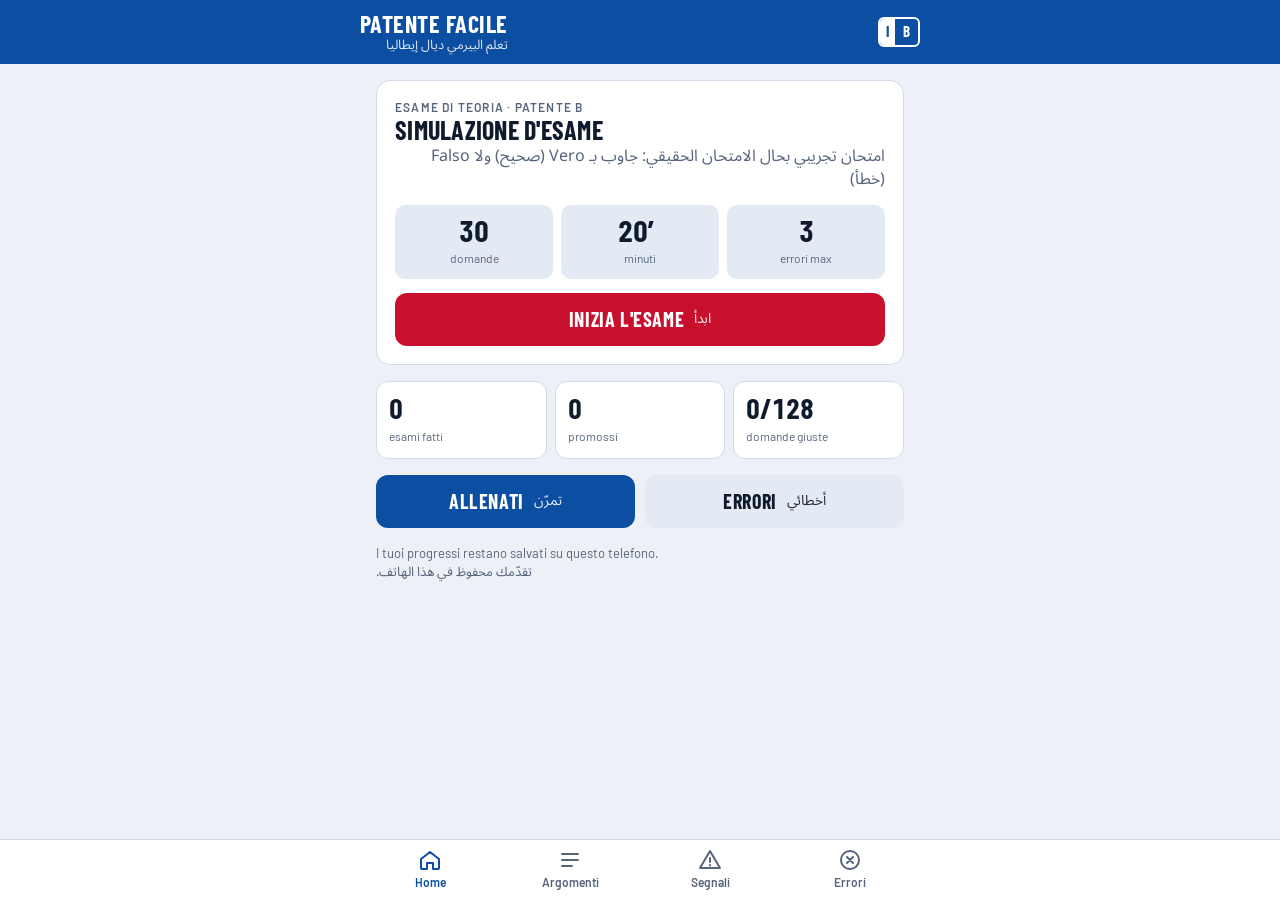
==== patente/index.html @ a5acdef8 "Add Patente Facile: Italian driving theory quiz app Co-Authored-By: Claude Opus 5.5 <noreply@anthrop" ====
<!doctype html>
<html lang="it">
<head>
<meta charset="utf-8">
<meta name="viewport" content="width=device-width, initial-scale=1, viewport-fit=cover">
<meta name="theme-color" content="#0B4EA2">
<link rel="manifest" href="manifest.json">
<style>:root{padding-top:env(safe-area-inset-top,0px);padding-bottom:env(safe-area-inset-bottom,0px)}body{margin:0}[hidden]{display:none!important}</style>
</head>
<body>
<title>Patente Facile</title>
<meta name="claude:viewport-fit-sides" content="cover">
<link rel="preconnect" href="https://fonts.googleapis.com">
<link rel="stylesheet" href="https://fonts.googleapis.com/css2?family=Barlow+Condensed:wght@600;700&family=Barlow:wght@400;500;600&family=Noto+Sans+Arabic:wght@400;600&display=swap">
<style>
/* Layout: one phone-width column, sticky road-sign blue header, fixed bottom tab bar. */
:root {
  --bg: #EDF1F7; --surface: #FFFFFF; --ink: #0F1B2D; --muted: #56647C;
  --line: #D3DBE7; --blue: #0B4EA2; --blue-ink: #FFFFFF; --red: #C8102E;
  --ok: #1E7A4C; --ok-soft: #E2F3EA; --bad-soft: #FBE5E8; --chip: #E3EAF4;
  --f-display: "Barlow Condensed", "Arial Narrow", system-ui, sans-serif;
  --f-body: "Barlow", system-ui, -apple-system, "Segoe UI", sans-serif;
  --f-ar: "Noto Sans Arabic", "Segoe UI", Tahoma, sans-serif;
}
@media (prefers-color-scheme: dark) { :root:not([data-theme="light"]) {
  --bg: #0A111D; --surface: #131C2C; --ink: #E5EBF4; --muted: #8E9BB2;
  --line: #243149; --blue: #2F6FD0; --blue-ink: #FFFFFF; --red: #F05A6E;
  --ok: #3DBE7E; --ok-soft: #123224; --bad-soft: #3A1820; --chip: #1C2840; color-scheme: dark } }
:root[data-theme="dark"] {
  --bg: #0A111D; --surface: #131C2C; --ink: #E5EBF4; --muted: #8E9BB2;
  --line: #243149; --blue: #2F6FD0; --blue-ink: #FFFFFF; --red: #F05A6E;
  --ok: #3DBE7E; --ok-soft: #123224; --bad-soft: #3A1820; --chip: #1C2840; color-scheme: dark }

* { box-sizing: border-box }
html, body { height: 100% }
body { background: var(--bg); color: var(--ink); font-family: var(--f-body); font-size: 16px; line-height: 1.45; -webkit-tap-highlight-color: transparent }
body::before { content: ""; position: fixed; inset: 0 0 auto; height: env(safe-area-inset-top, 0px); z-index: 10; background: var(--blue) }
.ar { font-family: var(--f-ar); direction: rtl; text-align: right; unicode-bidi: isolate }
button { font: inherit; color: inherit; cursor: pointer; border: 0; background: none }
button:focus-visible, a:focus-visible { outline: 3px solid var(--blue); outline-offset: 2px }

header.top { position: sticky; top: env(safe-area-inset-top, 0px); z-index: 5; background: var(--blue); color: var(--blue-ink);
  padding-block: 12px; padding-left: max(16px, env(safe-area-inset-left, 0px)); padding-right: max(16px, env(safe-area-inset-right, 0px)) }
.top-in { max-width: 560px; margin: 0 auto; display: flex; align-items: center; gap: 12px }
.brand { font-family: var(--f-display); font-weight: 700; font-size: 24px; letter-spacing: .02em; text-transform: uppercase; line-height: 1 }
.brand small { display: block; font-family: var(--f-ar); font-weight: 400; font-size: 13px; text-transform: none; letter-spacing: 0; opacity: .85; margin-top: 3px }
.plate { margin-left: auto; display: flex; align-items: stretch; border: 2px solid #fff; border-radius: 6px; overflow: hidden; font-family: var(--f-display); font-weight: 700; font-size: 15px }
.plate span:first-child { background: #fff; color: var(--blue); padding: 2px 6px }
.plate span:last-child { padding: 2px 8px; font-variant-numeric: tabular-nums }

main { max-width: 560px; margin: 0 auto; padding-block: 16px 110px; padding-left: max(16px, env(safe-area-inset-left, 0px)); padding-right: max(16px, env(safe-area-inset-right, 0px));
  display: flex; flex-direction: column; gap: 16px }
h2 { font-family: var(--f-display); font-weight: 700; font-size: 26px; line-height: 1.1; margin: 0; text-wrap: balance; text-transform: uppercase; letter-spacing: .01em }
h3 { font-family: var(--f-display); font-weight: 600; font-size: 19px; margin: 0; letter-spacing: .02em; text-transform: uppercase }
.sub { color: var(--muted); margin: 0 }
.eyebrow { font-size: 12px; font-weight: 600; letter-spacing: .1em; text-transform: uppercase; color: var(--muted) }

/* Home */
.hero-card { background: var(--surface); border: 1px solid var(--line); border-radius: 14px; padding: 18px; display: grid; gap: 14px }
.rules { display: grid; grid-template-columns: repeat(3, 1fr); gap: 8px }
.rule { background: var(--chip); border-radius: 10px; padding: 10px 8px; text-align: center }
.rule b { display: block; font-family: var(--f-display); font-size: 30px; line-height: 1; font-variant-numeric: tabular-nums }
.rule span { font-size: 12px; color: var(--muted) }
.btn { display: flex; align-items: center; justify-content: center; gap: 10px; min-height: 52px; border-radius: 12px; padding: 12px 18px;
  font-family: var(--f-display); font-weight: 700; font-size: 20px; letter-spacing: .03em; text-transform: uppercase }
.btn-primary { background: var(--red); color: #fff }
.btn-blue { background: var(--blue); color: var(--blue-ink) }
.btn-ghost { background: var(--chip); color: var(--ink) }
.btn .ar { font-weight: 400; font-size: 14px; text-transform: none; letter-spacing: 0; opacity: .9 }
.btn:disabled { opacity: .45; cursor: default }
.stats { display: grid; grid-template-columns: repeat(3, 1fr); gap: 8px }
.stat { background: var(--surface); border: 1px solid var(--line); border-radius: 12px; padding: 12px }
.stat b { display: block; font-family: var(--f-display); font-size: 28px; line-height: 1.05; font-variant-numeric: tabular-nums }
.stat span { font-size: 12px; color: var(--muted) }
.history { display: flex; gap: 6px; flex-wrap: wrap }
.pill { font-size: 13px; font-weight: 600; padding: 3px 10px; border-radius: 99px; font-variant-numeric: tabular-nums }
.pill.ok { background: var(--ok-soft); color: var(--ok) } .pill.bad { background: var(--bad-soft); color: var(--red) }

/* Topic list */
.list { display: flex; flex-direction: column; background: var(--surface); border: 1px solid var(--line); border-radius: 14px; overflow: hidden }
.row { display: flex; align-items: center; gap: 12px; padding: 12px 14px; text-align: left; border-top: 1px solid var(--line); width: 100% }
.row:first-child { border-top: 0 }
.row:hover { background: var(--chip) }
.row .ic { width: 40px; height: 40px; flex: none }
.row .txt { flex: 1; min-width: 0; display: grid; gap: 1px }
.row .txt b { font-weight: 600 }
.row .txt .ar { font-size: 13px; color: var(--muted); text-align: left; direction: rtl }
.meter { width: 64px; flex: none; display: grid; gap: 4px; justify-items: end }
.meter i { display: block; width: 100%; height: 5px; border-radius: 3px; background: var(--chip); overflow: hidden }
.meter i::after { content: ""; display: block; height: 100%; width: var(--p, 0%); background: var(--ok) }
.meter small { font-size: 12px; color: var(--muted); font-variant-numeric: tabular-nums }

/* Quiz */
.qbar { display: flex; align-items: center; gap: 10px; flex-wrap: wrap }
.qbar .count { font-family: var(--f-display); font-weight: 700; font-size: 20px; font-variant-numeric: tabular-nums }
.timer { margin-left: auto; font-family: var(--f-display); font-weight: 700; font-size: 20px; font-variant-numeric: tabular-nums; padding: 2px 10px; border-radius: 8px; background: var(--chip) }
.timer.low { background: var(--red); color: #fff }
.grid30 { display: grid; grid-template-columns: repeat(10, 1fr); gap: 4px }
.grid30 button { aspect-ratio: 1; max-width: 100%; border-radius: 6px; background: var(--surface); border: 1px solid var(--line); font-size: 12px; font-weight: 600; font-variant-numeric: tabular-nums }
.grid30 button.done { background: var(--chip); border-color: var(--chip) }
.grid30 button.cur { border: 2px solid var(--blue); color: var(--blue) }
.qcard { background: var(--surface); border: 1px solid var(--line); border-radius: 14px; padding: 18px; display: grid; gap: 14px }
.qtopic { display: flex; align-items: center; gap: 8px; justify-content: space-between }
.sign-wrap { display: flex; justify-content: center; padding: 6px 0 }
.sign-wrap svg { width: 132px; height: 132px; max-width: 100% }
.qtext { font-size: 21px; font-weight: 500; line-height: 1.35; margin: 0 }
.qar { font-size: 16px; color: var(--muted); margin: 0; padding-top: 10px; border-top: 1px dashed var(--line) }
.toggle { font-size: 13px; font-weight: 600; padding: 4px 10px; border-radius: 99px; background: var(--chip) }
.toggle[aria-pressed="true"] { background: var(--blue); color: var(--blue-ink) }
.vf { display: grid; grid-template-columns: 1fr 1fr; gap: 10px }
.vf button { min-height: 64px; border-radius: 12px; border: 2px solid var(--line); background: var(--surface); display: grid; place-items: center; gap: 0; padding: 6px }
.vf button b { font-family: var(--f-display); font-size: 26px; letter-spacing: .04em; line-height: 1 }
.vf button span { font-family: var(--f-ar); font-size: 13px; color: var(--muted) }
.vf button.sel { border-color: var(--blue); background: var(--chip) }
.vf button.right { border-color: var(--ok); background: var(--ok-soft) }
.vf button.wrong { border-color: var(--red); background: var(--bad-soft) }
.vf button:disabled { cursor: default }
.feedback { border-radius: 12px; padding: 14px; display: grid; gap: 6px }
.feedback.ok { background: var(--ok-soft) } .feedback.bad { background: var(--bad-soft) }
.feedback .verdict { font-family: var(--f-display); font-weight: 700; font-size: 20px; text-transform: uppercase }
.feedback.ok .verdict { color: var(--ok) } .feedback.bad .verdict { color: var(--red) }
.nav2 { display: flex; gap: 10px } .nav2 .btn { flex: 1 }

/* Result */
.result { border-radius: 14px; padding: 22px 18px; text-align: center; display: grid; gap: 6px; color: #fff }
.result.pass { background: var(--ok) } .result.fail { background: var(--red) }
.result .big { font-family: var(--f-display); font-weight: 700; font-size: 44px; line-height: 1; letter-spacing: .04em }
.result .ar { text-align: center }
.review { display: grid; gap: 10px }
.rev { background: var(--surface); border: 1px solid var(--line); border-radius: 12px; padding: 14px; display: grid; gap: 6px }
.rev .ans { display: flex; gap: 8px; flex-wrap: wrap; font-size: 14px }
.rev .ar { font-size: 14px; color: var(--muted) }

/* Signs */
.signs { display: grid; grid-template-columns: repeat(2, minmax(0, 1fr)); gap: 10px }
.sg { background: var(--surface); border: 1px solid var(--line); border-radius: 12px; padding: 12px; display: grid; gap: 6px; align-content: start }
.sg svg { width: 76px; height: 76px; justify-self: center }
.sg b { font-weight: 600; font-size: 15px; line-height: 1.2 }
.sg .ar { font-size: 13px; color: var(--muted) }
.cat { display: inline-block; font-size: 11px; font-weight: 600; letter-spacing: .08em; text-transform: uppercase; color: var(--muted) }

.empty { background: var(--surface); border: 1px dashed var(--line); border-radius: 14px; padding: 24px 18px; text-align: center; display: grid; gap: 8px }

/* Tab bar */
nav.tabs { position: fixed; left: 0; right: 0; bottom: 0; z-index: 6; background: var(--surface); border-top: 1px solid var(--line);
  padding-bottom: env(safe-area-inset-bottom, 0px); padding-left: max(8px, env(safe-area-inset-left, 0px)); padding-right: max(8px, env(safe-area-inset-right, 0px)) }
.tabs-in { max-width: 560px; margin: 0 auto; display: grid; grid-template-columns: repeat(4, 1fr) }
.tabs a { display: grid; justify-items: center; gap: 2px; padding: 8px 4px 9px; color: var(--muted); text-decoration: none; font-size: 12px; font-weight: 600; position: relative }
.tabs a svg { width: 24px; height: 24px }
.tabs a[aria-current="page"] { color: var(--blue) }
.tabs a .badge { position: absolute; top: 4px; left: calc(50% + 6px); background: var(--red); color: #fff; font-size: 10px; border-radius: 99px; padding: 0 5px; line-height: 16px; font-variant-numeric: tabular-nums }
body.in-quiz nav.tabs { display: none }
body.in-quiz main { padding-bottom: 32px }

@media (prefers-reduced-motion: no-preference) {
  .qcard, .feedback { animation: rise .18s ease-out }
  @keyframes rise { from { transform: translateY(6px); opacity: .6 } to { transform: none; opacity: 1 } }
}
@media (max-width: 380px) { .qtext { font-size: 19px } .grid30 { gap: 3px } }
</style>

<header class="top"><div class="top-in">
  <div class="brand">Patente Facile<small class="ar">تعلم البيرمي ديال إيطاليا</small></div>
  <div class="plate" aria-label="Patente B"><span>I</span><span>B</span></div>
</div></header>

<main id="app" aria-live="polite"></main>

<nav class="tabs" aria-label="Sezioni"><div class="tabs-in">
  <a href="#home" data-v="home"><svg viewBox="0 0 24 24" fill="none" stroke="currentColor" stroke-width="2" stroke-linejoin="round"><path d="M3 11l9-7 9 7v9a1 1 0 0 1-1 1h-5v-6H9v6H4a1 1 0 0 1-1-1z"/></svg>Home</a>
  <a href="#argomenti" data-v="argomenti"><svg viewBox="0 0 24 24" fill="none" stroke="currentColor" stroke-width="2" stroke-linecap="round"><path d="M4 6h16M4 12h16M4 18h10"/></svg>Argomenti</a>
  <a href="#segnali" data-v="segnali"><svg viewBox="0 0 24 24" fill="none" stroke="currentColor" stroke-width="2" stroke-linejoin="round"><path d="M12 3l10 17H2z"/><path d="M12 10v4M12 17v.5" stroke-linecap="round"/></svg>Segnali</a>
  <a href="#errori" data-v="errori"><svg viewBox="0 0 24 24" fill="none" stroke="currentColor" stroke-width="2" stroke-linecap="round"><circle cx="12" cy="12" r="9"/><path d="M9 9l6 6M15 9l-6 6"/></svg>Errori<span class="badge" id="errBadge" hidden></span></a>
</div></nav>

<script>
/* ---------- Road signs (fixed real-world colors, same in both themes) ---------- */
const R = "#C8102E", B = "#0B4EA2", W = "#FFFFFF", K = "#111111", Y = "#F6C400";
const ring = inner => `<circle cx="50" cy="50" r="47" fill="${R}"/><circle cx="50" cy="50" r="36" fill="${inner}"/>`;
const tri = inner => `<path d="M50 5 L96 88 Q97 92 92 92 H8 Q3 92 4 88 Z" fill="${R}"/><path d="M50 22 L82 80 H18 Z" fill="${W}"/>${inner}`;
const car = (x, c) => `<g fill="${c}"><path d="M${x} 58 v-8 l5-9 h14 l5 9 v8 z"/><circle cx="${x+6}" cy="59" r="3.2"/><circle cx="${x+18}" cy="59" r="3.2"/></g>`;
const SIGNS = {
  stop: { n: "Fermarsi e dare precedenza (STOP)", ar: "قف وأعطِ الأولوية (STOP)", c: "Precedenza",
    svg: `<polygon points="30,2 70,2 98,30 98,70 70,98 30,98 2,70 2,30" fill="${W}"/><polygon points="31,6 69,6 94,31 94,69 69,94 31,94 6,69 6,31" fill="${R}"/><text x="50" y="60" text-anchor="middle" font-family="Arial,Helvetica,sans-serif" font-weight="700" font-size="27" fill="${W}">STOP</text>` },
  precedenza: { n: "Dare precedenza", ar: "أعطِ الأولوية", c: "Precedenza",
    svg: `<path d="M4 10 Q2 6 7 6 H93 Q98 6 96 10 L53 92 Q50 96 47 92 Z" fill="${R}"/><path d="M20 17 H80 L50 74 Z" fill="${W}"/>` },
  diritto: { n: "Diritto di precedenza", ar: "طريق ذات أولوية", c: "Precedenza",
    svg: `<rect x="18" y="18" width="64" height="64" rx="4" transform="rotate(45 50 50)" fill="${W}" stroke="${K}" stroke-width="2"/><rect x="31" y="31" width="38" height="38" transform="rotate(45 50 50)" fill="${Y}"/>` },
  sensovietato: { n: "Senso vietato", ar: "ممنوع الدخول (اتجاه ممنوع)", c: "Divieto",
    svg: `<circle cx="50" cy="50" r="47" fill="${R}"/><rect x="17" y="41" width="66" height="18" rx="2" fill="${W}"/>` },
  transito: { n: "Divieto di transito", ar: "ممنوع المرور في الاتجاهين", c: "Divieto", svg: ring(W) },
  limite50: { n: "Limite massimo di velocità 50 km/h", ar: "السرعة القصوى 50 كلم/س", c: "Divieto",
    svg: ring(W) + `<text x="50" y="63" text-anchor="middle" font-family="Arial,Helvetica,sans-serif" font-weight="700" font-size="38" fill="${K}">50</text>` },
  sorpasso: { n: "Divieto di sorpasso", ar: "ممنوع التجاوز", c: "Divieto", svg: ring(W) + car(23, R) + car(53, K) },
  sosta: { n: "Divieto di sosta", ar: "ممنوع الوقوف (الركن)", c: "Divieto",
    svg: ring(B) + `<line x1="25" y1="25" x2="75" y2="75" stroke="${R}" stroke-width="10"/>` },
  fermata: { n: "Divieto di fermata", ar: "ممنوع التوقف والوقوف", c: "Divieto",
    svg: ring(B) + `<g stroke="${R}" stroke-width="10"><line x1="25" y1="25" x2="75" y2="75"/><line x1="75" y1="25" x2="25" y2="75"/></g>` },
  pericolo: { n: "Altri pericoli", ar: "خطر عام (أخطار أخرى)", c: "Pericolo",
    svg: tri(`<rect x="46" y="38" width="8" height="24" rx="2" fill="${K}"/><circle cx="50" cy="70" r="4.5" fill="${K}"/>`) },
  curva: { n: "Curva pericolosa a destra", ar: "منعطف خطير إلى اليمين", c: "Pericolo",
    svg: tri(`<path d="M42 76 V58 Q42 46 54 44 L54 38 L64 47 L54 56 L54 50 Q48 51 48 58 V76 Z" fill="${K}"/>`) },
  rotatoria: { n: "Rotatoria", ar: "إلزامية الدوران في المدار", c: "Obbligo",
    svg: `<circle cx="50" cy="50" r="47" fill="${B}"/>` + [0, 120, 240].map(a =>
      `<g transform="rotate(${a} 50 50)"><path d="M33 34 A23 23 0 0 1 64 30" fill="none" stroke="${W}" stroke-width="7"/><path d="M60 20 L74 33 L56 38 Z" fill="${W}"/></g>`).join("") },
  sensounico: { n: "Senso unico parallelo", ar: "طريق ذات اتجاه واحد", c: "Indicazione",
    svg: `<rect x="2" y="26" width="96" height="48" rx="5" fill="${B}"/><path d="M14 44 H62 V34 L86 50 L62 66 V56 H14 Z" fill="${W}"/>` },
  parcheggio: { n: "Parcheggio", ar: "موقف السيارات", c: "Indicazione",
    svg: `<rect x="6" y="6" width="88" height="88" rx="10" fill="${B}"/><text x="50" y="76" text-anchor="middle" font-family="Arial,Helvetica,sans-serif" font-weight="700" font-size="68" fill="${W}">P</text>` }
};
const signSvg = (k, label) => `<svg viewBox="0 0 100 100" role="img" aria-label="${label || SIGNS[k].n}">${SIGNS[k].svg}</svg>`;

/* ---------- Topics ---------- */
const TOPICS = {
  seg: { n: "Segnali stradali", ar: "علامات الطريق", ic: "pericolo" },
  pre: { n: "Precedenza e semafori", ar: "الأولوية والإشارات الضوئية", ic: "precedenza" },
  vel: { n: "Velocità e distanza", ar: "السرعة ومسافة الأمان", ic: "limite50" },
  sor: { n: "Sorpasso", ar: "التجاوز", ic: "sorpasso" },
  sos: { n: "Fermata e sosta", ar: "التوقف والركن", ic: "sosta" },
  luc: { n: "Luci", ar: "الأضواء", ic: "curva" },
  aut: { n: "Autostrada", ar: "الطريق السيار", ic: "sensounico" },
  pat: { n: "Patente, punti e alcol", ar: "الرخصة، النقاط والكحول", ic: "stop" },
  sic: { n: "Sicurezza e cinture", ar: "السلامة وحزام الأمان", ic: "diritto" },
  inc: { n: "Incidenti e primo soccorso", ar: "الحوادث والإسعافات الأولية", ic: "fermata" },
  vei: { n: "Veicolo e documenti", ar: "السيارة والوثائق", ic: "parcheggio" }
};

/* ---------- Questions: [topic, sign|null, Italian statement, answer, Arabic translation, Arabic explanation] ---------- */
const RAW = [
["seg","stop","Il segnale raffigurato obbliga a fermarsi in ogni caso all'incrocio",1,"هذه العلامة تُلزم بالتوقف في جميع الحالات عند التقاطع","علامة STOP: التوقف الكامل إجباري دائماً، حتى لو كانت الطريق فارغة، ثم تعطي الأولوية."],
["seg","stop","Il segnale raffigurato consente di non fermarsi se la strada è libera",0,"هذه العلامة تسمح بعدم التوقف إذا كانت الطريق فارغة","خطأ: مع STOP يجب التوقف دائماً عند خط التوقف."],
["seg","stop","Il segnale raffigurato ha forma ottagonale",1,"هذه العلامة على شكل مثمّن (8 أضلاع)","صحيح: STOP هي العلامة الوحيدة ذات الشكل المثمّن."],
["seg","stop","Il segnale di STOP ha forma triangolare",0,"علامة STOP على شكل مثلث","خطأ: شكلها مثمّن. المثلث المقلوب هو علامة 'أعطِ الأولوية'."],
["seg","precedenza","Il segnale raffigurato obbliga a dare la precedenza ai veicoli provenienti sia da destra sia da sinistra",1,"هذه العلامة تُلزم بإعطاء الأولوية للسيارات القادمة من اليمين ومن اليسار","صحيح: 'Dare precedenza' تعني أن تترك المرور لكل من يأتي من الطريق الأخرى."],
["seg","precedenza","Il segnale raffigurato obbliga sempre a fermarsi",0,"هذه العلامة تُلزم بالتوقف دائماً","خطأ: تتوقف فقط إذا كانت هناك سيارات قادمة. التوقف الإجباري دائماً هو STOP."],
["seg","diritto","Il segnale raffigurato indica una strada con diritto di precedenza",1,"هذه العلامة تدل على طريق لها حق الأولوية","صحيح: المعيّن الأصفر يعني أن طريقك لها الأولوية عند التقاطعات."],
["seg","diritto","Il segnale raffigurato obbliga a dare la precedenza a destra",0,"هذه العلامة تُلزم بإعطاء الأولوية لليمين","خطأ: بالعكس، أنت على طريق ذات أولوية."],
["seg","sensovietato","Il segnale raffigurato vieta di entrare nella strada nel senso di marcia",1,"هذه العلامة تمنع الدخول إلى الطريق في هذا الاتجاه","صحيح: 'Senso vietato' = ممنوع الدخول، توجد عادة في مدخل طريق ذات اتجاه واحد."],
["seg","sensovietato","Il segnale raffigurato consente l'accesso ai soli residenti",0,"هذه العلامة تسمح بالدخول للسكان فقط","خطأ: الدخول ممنوع على جميع المركبات إلا إذا كانت هناك لوحة إضافية."],
["seg","transito","Il segnale raffigurato vieta il transito a tutti i veicoli in entrambi i sensi di marcia",1,"هذه العلامة تمنع مرور جميع المركبات في الاتجاهين","صحيح: الدائرة البيضاء بحافة حمراء = ممنوع المرور في الاتجاهين."],
["seg","limite50","Il segnale raffigurato indica che non si devono superare i 50 km/h",1,"هذه العلامة تعني أنه لا يجوز تجاوز 50 كلم في الساعة","صحيح: الرقم داخل دائرة حمراء هو السرعة القصوى."],
["seg","limite50","Il segnale raffigurato indica la velocità minima obbligatoria di 50 km/h",0,"هذه العلامة تدل على السرعة الدنيا الإجبارية 50 كلم/س","خطأ: الدائرة الحمراء = حد أقصى. السرعة الدنيا تكون في دائرة زرقاء."],
["seg","sorpasso","Il segnale raffigurato indica il divieto di sorpasso",1,"هذه العلامة تدل على منع التجاوز","صحيح: السيارة الحمراء على اليسار تعني ممنوع تجاوز السيارات."],
["seg","sorpasso","Il segnale raffigurato consente il sorpasso solo a destra",0,"هذه العلامة تسمح بالتجاوز من اليمين فقط","خطأ: التجاوز ممنوع، والتجاوز من اليمين ليس هو القاعدة."],
["seg","pericolo","Il segnale raffigurato indica un pericolo diverso da quelli indicati da altri segnali",1,"هذه العلامة تدل على خطر غير مذكور في علامات أخرى","صحيح: علامة '!' = أخطار أخرى، وغالباً تكون معها لوحة تشرح الخطر."],
["seg","pericolo","I segnali di pericolo hanno di norma forma circolare",0,"علامات الخطر عادةً دائرية الشكل","خطأ: علامات الخطر مثلثة بحافة حمراء. الدائرية هي علامات المنع والإلزام."],
["seg","pericolo","Fuori dai centri abitati i segnali di pericolo sono posti di norma 150 metri prima del pericolo",1,"خارج المدن تُوضع علامات الخطر عادة 150 متراً قبل الخطر","صحيح: 150 م خارج المدن، وأقل داخل المدن."],
["seg","curva","Il segnale raffigurato preannuncia una curva pericolosa a destra",1,"هذه العلامة تُنبّه إلى منعطف خطير نحو اليمين","صحيح."],
["seg","curva","In presenza del segnale raffigurato si deve moderare la velocità",1,"عند هذه العلامة يجب تخفيف السرعة","صحيح: قبل المنعطف خفّف السرعة ولا تتجاوز."],
["seg","sensounico","Il segnale raffigurato indica una strada a senso unico",1,"هذه العلامة تدل على طريق ذات اتجاه واحد","صحيح: كل السيارات تسير في اتجاه السهم."],
["seg","sensounico","Il segnale raffigurato obbliga a svoltare a destra",0,"هذه العلامة تُلزم بالانعطاف إلى اليمين","خطأ: هي علامة إرشاد مستطيلة (اتجاه واحد)، وليست علامة إلزام دائرية."],
["seg","parcheggio","Il segnale raffigurato indica un'area destinata al parcheggio",1,"هذه العلامة تدل على مكان مخصص لركن السيارات","صحيح."],
["seg","sosta","Il segnale raffigurato vieta la sosta ma consente la fermata",1,"هذه العلامة تمنع الركن لكن تسمح بالتوقف القصير","صحيح: خط واحد = ممنوع الركن، يمكنك التوقف لإنزال شخص."],
["seg","sosta","Il segnale raffigurato vieta anche la fermata",0,"هذه العلامة تمنع حتى التوقف القصير","خطأ: منع التوقف يكون بعلامة X (خطّين)."],
["seg","fermata","Il segnale raffigurato vieta sia la fermata sia la sosta",1,"هذه العلامة تمنع التوقف والركن معاً","صحيح: علامة X = ممنوع التوقف حتى لثوانٍ."],
["seg","rotatoria","Il segnale raffigurato obbliga a circolare nella rotatoria nel senso indicato dalle frecce",1,"هذه العلامة تُلزم بالدوران في المدار حسب اتجاه الأسهم","صحيح: العلامات الزرقاء الدائرية هي علامات إلزام."],
["pre",null,"In un incrocio senza segnali si deve dare la precedenza ai veicoli che provengono da destra",1,"في تقاطع بدون علامات يجب إعطاء الأولوية للسيارات القادمة من اليمين","صحيح: القاعدة العامة في إيطاليا هي الأولوية لليمين."],
["pre",null,"In un incrocio senza segnali ha la precedenza chi proviene da sinistra",0,"في تقاطع بدون علامات الأولوية لمن يأتي من اليسار","خطأ: الأولوية لمن يأتي من اليمين."],
["pre",null,"Chi esce da un passo carrabile deve dare la precedenza a chi circola sulla strada",1,"من يخرج من مدخل خاص (كراج) يجب أن يعطي الأولوية لمن يسير في الطريق","صحيح."],
["pre",null,"Bisogna lasciare libero il passaggio ai veicoli di soccorso con sirena e lampeggiante blu accesi",1,"يجب ترك الطريق لسيارات الإسعاف والشرطة عندما تشغّل الصفارة والضوء الأزرق","صحيح: لها الأولوية دائماً."],
["pre",null,"Con il semaforo giallo fisso si deve accelerare per passare prima del rosso",0,"مع الضوء الأصفر الثابت يجب الإسراع للمرور قبل الأحمر","خطأ: الأصفر يعني توقف، إلا إذا كنت قريباً جداً ولا تستطيع التوقف بأمان."],
["pre",null,"Con il semaforo rosso è vietato superare la linea di arresto",1,"مع الضوء الأحمر يُمنع تجاوز خط التوقف","صحيح."],
["pre",null,"Con il semaforo verde si può entrare nell'incrocio anche se è ingombro di veicoli",0,"مع الضوء الأخضر يمكن الدخول للتقاطع حتى لو كان مزدحماً","خطأ: لا تدخل إذا لم تستطع الخروج من التقاطع، حتى مع الأخضر."],
["pre",null,"Le segnalazioni degli agenti del traffico prevalgono su quelle dei semafori",1,"إشارات شرطي المرور لها الأسبقية على إشارات الضوء","صحيح: الترتيب: الشرطي ثم الضوء ثم العلامات."],
["pre",null,"Il vigile con le braccia tese orizzontalmente impone l'arresto a chi gli sta di fronte e di spalle",1,"الشرطي بذراعين ممدودتين أفقياً يوقف من هو أمامه ومن هو خلفه","صحيح: والمرور مسموح لمن يأتي من جانبيه."],
["pre",null,"Si deve dare la precedenza ai pedoni che attraversano sulle strisce pedonali",1,"يجب إعطاء الأولوية للراجلين الذين يعبرون في ممر الراجلين","صحيح."],
["pre","precedenza","Se all'ingresso della rotatoria c'è il segnale raffigurato, chi entra deve dare la precedenza a chi circola già nella rotatoria",1,"إذا كانت هذه العلامة عند مدخل المدار، فمن يدخل يعطي الأولوية لمن هو داخل المدار","صحيح."],
["vel",null,"Sulle autostrade il limite massimo per le autovetture è 130 km/h",1,"في الطريق السيار السرعة القصوى للسيارات 130 كلم/س","صحيح."],
["vel",null,"Sulle strade extraurbane secondarie il limite massimo per le autovetture è 90 km/h",1,"في الطرق الثانوية خارج المدن السرعة القصوى 90 كلم/س","صحيح."],
["vel",null,"Sulle strade extraurbane secondarie il limite massimo per le autovetture è 110 km/h",0,"في الطرق الثانوية خارج المدن السرعة القصوى 110 كلم/س","خطأ: هي 90 كلم/س. 110 للطرق الرئيسية خارج المدن."],
["vel",null,"Sulle strade extraurbane principali il limite massimo per le autovetture è 110 km/h",1,"في الطرق الرئيسية خارج المدن السرعة القصوى 110 كلم/س","صحيح."],
["vel",null,"Nei centri abitati il limite generale di velocità è 50 km/h",1,"داخل المدن الحد العام للسرعة هو 50 كلم/س","صحيح: يمكن أن يكون مختلفاً فقط إذا وُجدت علامة."],
["vel",null,"Nei centri abitati il limite generale di velocità è 70 km/h",0,"داخل المدن الحد العام للسرعة 70 كلم/س","خطأ: الحد العام 50 كلم/س."],
["vel",null,"In caso di pioggia il limite in autostrada per le autovetture scende a 110 km/h",1,"عند المطر تنخفض السرعة القصوى في الطريق السيار إلى 110 كلم/س","صحيح: وفي الطرق الرئيسية خارج المدن تنخفض إلى 90."],
["vel",null,"Nei primi tre anni di patente B non si possono superare i 100 km/h in autostrada",1,"في السنوات الثلاث الأولى من الرخصة لا يجوز تجاوز 100 كلم/س في الطريق السيار","صحيح: هذا للسائق الجديد (neopatentato)."],
["vel",null,"Nei primi tre anni di patente B si può circolare a 130 km/h in autostrada",0,"في السنوات الثلاث الأولى يمكن السير بـ130 كلم/س في الطريق السيار","خطأ: الحد للسائق الجديد 100 كلم/س."],
["vel",null,"Nei primi tre anni di patente B il limite sulle strade extraurbane principali è 90 km/h",1,"في السنوات الثلاث الأولى الحد في الطرق الرئيسية خارج المدن هو 90 كلم/س","صحيح."],
["vel",null,"Lo spazio di frenatura aumenta se la strada è bagnata",1,"مسافة الفرملة تزيد إذا كانت الطريق مبللة","صحيح: العجلات تمسك أقل في الطريق المبللة."],
["vel",null,"Con la pioggia lo spazio di frenatura diminuisce",0,"مع المطر تنقص مسافة الفرملة","خطأ: تزيد."],
["vel",null,"Se la velocità raddoppia, lo spazio di frenatura raddoppia soltanto",0,"إذا تضاعفت السرعة، تتضاعف مسافة الفرملة مرتين فقط","خطأ: تتضاعف تقريباً أربع مرات (مع مربع السرعة)."],
["vel",null,"La distanza di sicurezza deve aumentare quando la visibilità è scarsa",1,"يجب زيادة مسافة الأمان عندما تكون الرؤية ضعيفة","صحيح."],
["vel",null,"Il tempo di reazione aumenta se il conducente è stanco o ha bevuto alcolici",1,"وقت ردة الفعل يزيد إذا كان السائق متعباً أو شرب الكحول","صحيح."],
["vel",null,"Con la nebbia fitta bisogna ridurre la velocità e aumentare la distanza di sicurezza",1,"مع الضباب الكثيف يجب تخفيف السرعة وزيادة مسافة الأمان","صحيح."],
["vel",null,"Lo spazio di arresto è la somma dello spazio percorso durante il tempo di reazione e dello spazio di frenatura",1,"مسافة التوقف = المسافة خلال وقت ردة الفعل + مسافة الفرملة","صحيح."],
["sor",null,"Di norma il sorpasso si effettua a sinistra",1,"عادةً يتم التجاوز من اليسار","صحيح."],
["sor",null,"È vietato sorpassare in prossimità delle curve e dei dossi con scarsa visibilità",1,"يُمنع التجاوز قرب المنعطفات والمرتفعات حيث الرؤية ضعيفة","صحيح."],
["sor",null,"È consentito sorpassare a destra un veicolo che ha segnalato di voler svoltare a sinistra e si è spostato verso il centro della strada",1,"يُسمح بتجاوز سيارة من اليمين إذا أشارت أنها ستنعطف يساراً وتحركت نحو وسط الطريق","صحيح: هذه من الحالات القليلة للتجاوز من اليمين."],
["sor",null,"In autostrada il sorpasso a destra è sempre consentito",0,"في الطريق السيار التجاوز من اليمين مسموح دائماً","خطأ: التجاوز يكون من اليسار."],
["sor",null,"È vietato sorpassare un veicolo che si è fermato per far attraversare i pedoni",1,"يُمنع تجاوز سيارة توقفت لترك الراجلين يعبرون","صحيح: قد يكون هناك راجل أمامها لا تراه."],
["sor",null,"Durante il sorpasso è consentito superare il limite di velocità",0,"أثناء التجاوز يُسمح بتجاوز حد السرعة","خطأ: حد السرعة يبقى دائماً."],
["sor",null,"La striscia longitudinale continua può essere oltrepassata per sorpassare",0,"يمكن تجاوز الخط المتصل من أجل التجاوز","خطأ: الخط المتصل لا يُقطع أبداً."],
["sor",null,"Prima di sorpassare bisogna controllare che nessuno ci stia già sorpassando",1,"قبل التجاوز يجب التأكد أن لا أحد يتجاوزنا","صحيح: انظر في المرآة وشغّل الإشارة."],
["sor",null,"È vietato sorpassare in prossimità di un passaggio a livello senza barriere",1,"يُمنع التجاوز قرب ممر السكة الحديدية بدون حواجز","صحيح."],
["sor",null,"Si può sorpassare in un incrocio senza visibilità se si va piano",0,"يمكن التجاوز في تقاطع بدون رؤية إذا كنت تسير ببطء","خطأ: ممنوع التجاوز في التقاطعات (إلا في حالات خاصة)."],
["sos",null,"Durante la sosta il conducente può allontanarsi dal veicolo",1,"أثناء الركن (sosta) يمكن للسائق أن يبتعد عن السيارة","صحيح: هذا هو الفرق بين sosta و fermata."],
["sos",null,"La fermata è una breve sospensione della marcia per far salire o scendere persone",1,"التوقف (fermata) هو توقف قصير لصعود أو نزول الأشخاص","صحيح: السائق يبقى قريباً ومستعداً للانطلاق."],
["sos",null,"Le strisce blu indicano di solito un parcheggio a pagamento",1,"الخطوط الزرقاء تدل عادة على موقف بالأداء","صحيح."],
["sos",null,"Le strisce bianche indicano sempre un parcheggio a pagamento",0,"الخطوط البيضاء تدل دائماً على موقف بالأداء","خطأ: البيضاء عادةً مجانية، والزرقاء بالأداء."],
["sos",null,"Le strisce gialle delimitano posti riservati, ad esempio per disabili o per carico e scarico",1,"الخطوط الصفراء تحدد أماكن مخصصة، مثلاً لذوي الإعاقة أو للشحن والتفريغ","صحيح."],
["sos",null,"È consentito sostare sulle strisce pedonali se si accendono le luci di emergenza",0,"يُسمح بالركن فوق ممر الراجلين إذا شغّلت أضواء الطوارئ","خطأ: ممنوع دائماً."],
["sos",null,"È vietato sostare in corrispondenza delle fermate degli autobus",1,"يُمنع الركن في محطات الحافلات","صحيح."],
["sos",null,"È consentito sostare in doppia fila per pochi minuti",0,"يُسمح بالركن في صف ثانٍ لبضع دقائق","خطأ: الركن في صف ثانٍ ممنوع."],
["luc",null,"Fuori dai centri abitati le luci anabbaglianti devono essere accese anche di giorno",1,"خارج المدن يجب تشغيل الأضواء المنخفضة حتى في النهار","صحيح: في الطرق خارج المدن والطريق السيار."],
["luc",null,"Le luci abbaglianti vanno sostituite con le anabbaglianti quando si incrocia un altro veicolo",1,"يجب تغيير الأضواء العالية إلى المنخفضة عندما تقابل سيارة أخرى","صحيح: حتى لا تُبهر السائق الآخر."],
["luc",null,"Le luci abbaglianti si possono usare nei centri abitati ben illuminati",0,"يمكن استعمال الأضواء العالية داخل المدن المضاءة جيداً","خطأ: ممنوع."],
["luc",null,"Le luci di emergenza si usano quando il veicolo è fermo per guasto e costituisce un pericolo",1,"أضواء الطوارئ (الأربعة) تُستعمل عندما تكون السيارة متوقفة بسبب عطل وتشكل خطراً","صحيح."],
["luc",null,"La luce posteriore per nebbia si può usare anche con tempo sereno",0,"الضوء الخلفي للضباب يمكن استعماله حتى في الطقس الصافي","خطأ: فقط مع الضباب أو الرؤية الضعيفة جداً، لأنه يُبهر من خلفك."],
["luc",null,"In galleria è obbligatorio accendere le luci anabbaglianti",1,"في النفق يجب تشغيل الأضواء المنخفضة","صحيح."],
["luc",null,"Di notte fuori dai centri abitati bastano le luci di posizione per circolare",0,"في الليل خارج المدن تكفي أضواء الموقع للسير","خطأ: يجب الأضواء المنخفضة أو العالية."],
["aut","sensounico","In autostrada è vietata la retromarcia",1,"في الطريق السيار يُمنع الرجوع إلى الخلف","صحيح: حتى إذا فاتك المخرج، تابع إلى المخرج التالي."],
["aut",null,"In autostrada è vietata l'inversione del senso di marcia",1,"في الطريق السيار يُمنع الدوران وعكس الاتجاه","صحيح."],
["aut",null,"La corsia di emergenza può essere usata per superare le code",0,"يمكن استعمال ممر الطوارئ لتجاوز الازدحام","خطأ: فقط للطوارئ والأعطال."],
["aut",null,"In autostrada si può sostare sulla corsia di emergenza per riposarsi",0,"في الطريق السيار يمكن الوقوف في ممر الطوارئ للراحة","خطأ: للراحة استعمل محطات الاستراحة (area di servizio)."],
["aut",null,"In autostrada possono circolare le biciclette",0,"في الطريق السيار يمكن للدراجات الهوائية أن تسير","خطأ: ممنوعة، وكذلك الراجلون والدراجات الصغيرة (ciclomotori)."],
["aut",null,"In autostrada la corsia di destra è quella normale di marcia",1,"في الطريق السيار الممر الأيمن هو ممر السير العادي","صحيح: الممرات اليسرى للتجاوز."],
["aut",null,"Fuori dai centri abitati, di notte, chi scende dal veicolo fermo sulla carreggiata deve indossare il giubbotto retroriflettente",1,"خارج المدن ليلاً، من ينزل من سيارة متوقفة في الطريق يجب أن يلبس السترة العاكسة","صحيح."],
["pat",null,"Con la patente B si può guidare un'autovettura a partire da 18 anni",1,"برخصة B يمكن قيادة السيارة ابتداءً من 18 سنة","صحيح."],
["pat",null,"La patente B permette di guidare gli autobus",0,"رخصة B تسمح بقيادة الحافلات","خطأ: للحافلات يلزم رخصة D."],
["pat",null,"Il punteggio iniziale della patente è di 20 punti",1,"رصيد النقاط الأولي للرخصة هو 20 نقطة","صحيح."],
["pat",null,"Per i neopatentati, nei primi tre anni, i punti tolti per una violazione sono raddoppiati",1,"للسائقين الجدد في السنوات الثلاث الأولى، النقاط المسحوبة تكون مضاعفة","صحيح."],
["pat",null,"Chi perde tutti i punti deve sostenere di nuovo l'esame di idoneità",1,"من يفقد كل النقاط يجب أن يعيد امتحان الكفاءة","صحيح: تسمى revisione della patente."],
["pat",null,"Chi non commette violazioni per due anni riceve 2 punti in più, fino a un massimo di 30",1,"من لا يرتكب مخالفات لمدة سنتين يحصل على نقطتين إضافيتين، إلى حد أقصى 30","صحيح."],
["pat",null,"Il limite generale del tasso alcolemico per guidare è 0,5 grammi per litro",1,"الحد العام لنسبة الكحول في الدم للقيادة هو 0.5 غرام في اللتر","صحيح."],
["pat",null,"I neopatentati nei primi tre anni possono guidare con un tasso alcolemico fino a 0,5 g/l",0,"السائقون الجدد في السنوات الثلاث الأولى يمكنهم القيادة بنسبة كحول حتى 0.5 غ/ل","خطأ: للسائق الجديد ومن هم أقل من 21 سنة: صفر كحول."],
["pat",null,"I conducenti con meno di 21 anni devono avere un tasso alcolemico pari a zero",1,"السائقون الأقل من 21 سنة يجب أن تكون نسبة الكحول عندهم صفراً","صحيح."],
["pat",null,"Bere un caffè fa scendere rapidamente il tasso alcolemico",0,"شرب القهوة يُنقص نسبة الكحول بسرعة","خطأ: فقط الوقت يُنقص الكحول من الدم."],
["pat",null,"L'alcol migliora i riflessi del conducente",0,"الكحول يُحسّن ردود فعل السائق","خطأ: الكحول يُبطئ ردود الفعل ويُضعف الانتباه."],
["pat",null,"L'esame di teoria della patente B ha 30 domande e si supera con al massimo 3 errori",1,"امتحان النظري لرخصة B فيه 30 سؤالاً وتنجح بـ3 أخطاء على الأكثر","صحيح: 4 أخطاء = رسوب."],
["pat",null,"Per l'esame di teoria si hanno a disposizione 20 minuti",1,"في امتحان النظري عندك 20 دقيقة","صحيح."],
["sic",null,"Le cinture di sicurezza vanno allacciate anche sui sedili posteriori",1,"يجب ربط حزام الأمان حتى في المقاعد الخلفية","صحيح."],
["sic",null,"Le cinture di sicurezza non servono nei brevi percorsi in città",0,"حزام الأمان غير ضروري في المسافات القصيرة داخل المدينة","خطأ: إجباري دائماً."],
["sic",null,"Se l'auto ha l'airbag non è necessario allacciare le cinture",0,"إذا كانت في السيارة وسادة هوائية فلا داعي لحزام الأمان","خطأ: الوسادة الهوائية تعمل مع الحزام، لا تعوّضه."],
["sic",null,"Durante la guida è vietato usare il telefono cellulare tenendolo in mano",1,"أثناء القيادة يُمنع استعمال الهاتف وهو في اليد","صحيح."],
["sic",null,"È consentito telefonare durante la guida usando un dispositivo vivavoce",1,"يُسمح بالاتصال أثناء القيادة باستعمال مكبر الصوت (بدون يدين)","صحيح."],
["sic",null,"I bambini di altezza inferiore a 1,50 m devono essere assicurati con un seggiolino o adattatore omologato",1,"الأطفال الأقل من 1.50 م يجب أن يجلسوا في كرسي أطفال معتمد","صحيح."],
["sic",null,"Il seggiolino per bambini non è necessario nei tragitti brevi",0,"كرسي الأطفال غير ضروري في المسافات القصيرة","خطأ: إجباري دائماً."],
["sic",null,"Il seggiolino rivolto all'indietro non si deve montare davanti a un airbag frontale attivo",1,"كرسي الأطفال المقلوب للخلف لا يُوضع أمام وسادة هوائية أمامية مشغّلة","صحيح: الوسادة قد تُؤذي الطفل."],
["sic",null,"Il poggiatesta va regolato per proteggere il collo in caso di tamponamento",1,"مسند الرأس يُضبط لحماية العنق في حالة الاصطدام من الخلف","صحيح."],
["sic",null,"Alcuni farmaci possono ridurre l'attenzione durante la guida",1,"بعض الأدوية يمكن أن تُضعف الانتباه أثناء القيادة","صحيح: اقرأ ورقة الدواء."],
["sic",null,"Il casco è obbligatorio per chi guida un ciclomotore o una moto",1,"الخوذة إجبارية لمن يقود دراجة نارية","صحيح."],
["inc",null,"In caso di incidente con feriti è obbligatorio fermarsi e prestare assistenza",1,"في حادث فيه جرحى يجب التوقف وتقديم المساعدة","صحيح: الهروب جريمة."],
["inc",null,"Il triangolo va posto ad almeno 50 metri dal veicolo fermo",1,"المثلث يُوضع على بعد 50 متراً على الأقل من السيارة المتوقفة","صحيح."],
["inc",null,"Il triangolo deve essere visibile da almeno 100 metri da chi sopraggiunge",1,"المثلث يجب أن يكون مرئياً من 100 متر على الأقل للقادمين","صحيح."],
["inc",null,"Il numero unico di emergenza in Italia è il 112",1,"الرقم الموحد للطوارئ في إيطاليا هو 112","صحيح."],
["inc",null,"Il 112 si può chiamare solo da un telefono fisso",0,"رقم 112 يمكن الاتصال به من الهاتف الثابت فقط","خطأ: من أي هاتف، حتى المحمول."],
["inc",null,"A un motociclista ferito e privo di sensi bisogna togliere subito il casco",0,"يجب نزع الخوذة فوراً عن سائق دراجة مصاب وفاقد للوعي","خطأ: لا تنزع الخوذة، قد تؤذي العمود الفقري."],
["inc",null,"Un ferito va spostato subito anche se non c'è pericolo di incendio o di altri incidenti",0,"يجب نقل المصاب فوراً حتى لو لم يكن هناك خطر حريق أو حادث آخر","خطأ: لا تحرّكه إلا عند خطر حقيقي."],
["inc",null,"A un ferito si possono dare bevande alcoliche per rianimarlo",0,"يمكن إعطاء المصاب مشروبات كحولية لإنعاشه","خطأ: لا تعطه شيئاً يشربه."],
["vei",null,"La profondità minima del battistrada per le autovetture è 1,6 mm",1,"العمق الأدنى لنقوش العجلات للسيارات هو 1.6 مم","صحيح."],
["vei",null,"Un pneumatico con il battistrada di 1 mm è regolare",0,"عجلة بعمق نقوش 1 مم قانونية","خطأ: الحد الأدنى 1.6 مم."],
["vei",null,"Pneumatici sgonfi aumentano i consumi e peggiorano la tenuta di strada",1,"العجلات الناقصة الهواء تزيد الاستهلاك وتُضعف الثبات في الطريق","صحيح."],
["vei",null,"La prima revisione di un'autovettura nuova si fa dopo 4 anni, poi ogni 2 anni",1,"أول فحص تقني للسيارة الجديدة بعد 4 سنوات، ثم كل سنتين","صحيح."],
["vei",null,"L'ABS impedisce il bloccaggio delle ruote durante la frenata",1,"نظام ABS يمنع انغلاق العجلات أثناء الفرملة","صحيح: ويسمح لك بالتحكم في المقود."],
["vei",null,"L'assicurazione RCA è obbligatoria per circolare",1,"التأمين RCA إجباري للسير في الطريق","صحيح."],
["vei",null,"L'aquaplaning è più probabile con pneumatici consumati e velocità elevata",1,"الانزلاق فوق الماء (aquaplaning) أكثر احتمالاً مع عجلات مستهلكة وسرعة عالية","صحيح."],
["vei",null,"Il carico che sporge posteriormente deve essere segnalato con un pannello a strisce bianche e rosse",1,"الحمولة البارزة من الخلف يجب الإشارة إليها بلوحة مخططة بالأبيض والأحمر","صحيح."],
["vei",null,"Durante la guida bisogna avere con sé la patente e la carta di circolazione",1,"أثناء القيادة يجب أن تحمل معك الرخصة والبطاقة الرمادية (carta di circolazione)","صحيح."]
];
const Q = RAW.map((r, i) => ({ id: i, t: r[0], s: r[1], q: r[2], a: !!r[3], ar: r[4], e: r[5] }));

/* ---------- Storage (per-device progress) ---------- */
const KEY = "patente-facile-v1";
let store = { exams: [], wrong: [], right: {} };
try { const s = JSON.parse(localStorage.getItem(KEY) || "null"); if (s) store = Object.assign(store, s); } catch (e) {}
const save = () => { try { localStorage.setItem(KEY, JSON.stringify(store)); } catch (e) {} };
let showAr = true; try { showAr = localStorage.getItem(KEY + "-ar") !== "0"; } catch (e) {}
function record(q, ok) {
  const w = new Set(store.wrong);
  if (ok) { w.delete(q.id); store.right[q.id] = (store.right[q.id] || 0) + 1; } else w.add(q.id);
  store.wrong = [...w]; save();
}

/* ---------- Helpers ---------- */
const $ = s => document.querySelector(s);
const app = $("#app");
const esc = s => String(s).replace(/[&<>"]/g, c => ({ "&": "&amp;", "<": "&lt;", ">": "&gt;", '"': "&quot;" }[c]));
const shuffle = a => { a = a.slice(); for (let i = a.length - 1; i > 0; i--) { const j = Math.floor(Math.random() * (i + 1)); [a[i], a[j]] = [a[j], a[i]]; } return a; };
const fmt = s => `${String(Math.floor(s / 60)).padStart(2, "0")}:${String(s % 60).padStart(2, "0")}`;
let session = null, timerId = null;

function updateBadge() {
  const b = $("#errBadge"); const n = store.wrong.length;
  b.hidden = !n; b.textContent = n;
}

/* ---------- Views ---------- */
function viewHome() {
  const ex = store.exams, passed = ex.filter(x => x.passed).length;
  const seen = Object.keys(store.right).length;
  const last = ex.slice(-8);
  app.innerHTML = `
    <section class="hero-card">
      <div><div class="eyebrow">Esame di teoria · Patente B</div>
      <h2>Simulazione d'esame</h2>
      <p class="sub ar">امتحان تجريبي بحال الامتحان الحقيقي: جاوب بـ Vero (صحيح) ولا Falso (خطأ)</p></div>
      <div class="rules">
        <div class="rule"><b>30</b><span>domande</span></div>
        <div class="rule"><b>20′</b><span>minuti</span></div>
        <div class="rule"><b>3</b><span>errori max</span></div>
      </div>
      <button class="btn btn-primary" id="goExam">Inizia l'esame <span class="ar">ابدأ</span></button>
    </section>
    <div class="stats">
      <div class="stat"><b>${ex.length}</b><span>esami fatti</span></div>
      <div class="stat"><b>${passed}</b><span>promossi</span></div>
      <div class="stat"><b>${seen}/${Q.length}</b><span>domande giuste</span></div>
    </div>
    ${last.length ? `<div style="display:grid;gap:8px"><div class="eyebrow">Ultimi esami · errori</div><div class="history">${last.map(x => `<span class="pill ${x.passed ? "ok" : "bad"}">${x.errors} err</span>`).join("")}</div></div>` : ""}
    <div class="nav2">
      <a class="btn btn-blue" href="#argomenti" style="text-decoration:none">Allenati <span class="ar">تمرّن</span></a>
      <a class="btn btn-ghost" href="#errori" style="text-decoration:none">Errori <span class="ar">أخطائي</span></a>
    </div>
    <p class="sub" style="font-size:13px">I tuoi progressi restano salvati su questo telefono. <span class="ar" style="display:block;text-align:left">تقدّمك محفوظ في هذا الهاتف.</span></p>`;
  $("#goExam").onclick = startExam;
}

function viewTopics() {
  const rows = Object.entries(TOPICS).map(([k, t]) => {
    const qs = Q.filter(q => q.t === k), ok = qs.filter(q => store.right[q.id]).length;
    const p = Math.round(ok / qs.length * 100);
    return `<button class="row" data-t="${k}"><span class="ic">${signSvg(t.ic, "")}</span>
      <span class="txt"><b>${t.n}</b><span class="ar">${t.ar}</span></span>
      <span class="meter"><small>${ok}/${qs.length}</small><i style="--p:${p}%"></i></span></button>`;
  }).join("");
  app.innerHTML = `<div><h2>Argomenti</h2><p class="sub ar">اختر موضوعاً وتمرّن. بعد كل جواب تشوف الشرح.</p></div>
    <button class="btn btn-blue" id="all">Tutte le domande (${Q.length}) <span class="ar">كل الأسئلة</span></button>
    <div class="list">${rows}</div>`;
  $("#all").onclick = () => startPractice(shuffle(Q), "Tutte le domande");
  app.querySelectorAll(".row").forEach(b => b.onclick = () => startPractice(shuffle(Q.filter(q => q.t === b.dataset.t)), TOPICS[b.dataset.t].n));
}

function viewSigns() {
  const cats = ["Pericolo", "Precedenza", "Divieto", "Obbligo", "Indicazione"];
  const arCat = { Pericolo: "الخطر — مثلث أحمر", Precedenza: "الأولوية", Divieto: "المنع — دائرة حمراء", Obbligo: "الإلزام — دائرة زرقاء", Indicazione: "الإرشاد — مستطيل أزرق" };
  app.innerHTML = `<div><h2>Segnali</h2><p class="sub ar">أهم علامات الطريق في إيطاليا. الشكل واللون يقولان لك نوع العلامة.</p></div>` +
    cats.map(c => `<div style="display:grid;gap:8px"><div><span class="cat">${c}</span> <span class="ar" style="font-size:13px;color:var(--muted)">· ${arCat[c]}</span></div>
      <div class="signs">${Object.entries(SIGNS).filter(([, s]) => s.c === c).map(([k, s]) => `<div class="sg">${signSvg(k)}<b>${s.n}</b><span class="ar">${s.ar}</span></div>`).join("")}</div></div>`).join("");
}

function viewErrors() {
  const w = Q.filter(q => store.wrong.includes(q.id));
  if (!w.length) {
    app.innerHTML = `<div><h2>Errori</h2></div><div class="empty"><h3>Nessun errore da ripassare</h3>
      <p class="sub ar">ما عندك حتى خطأ دابا. الأسئلة لي غلطتي فيها كتجي هنا باش تعاودها.</p>
      <a class="btn btn-blue" href="#argomenti" style="text-decoration:none">Allenati</a></div>`;
    return;
  }
  app.innerHTML = `<div><h2>Errori · ${w.length}</h2><p class="sub ar">الأسئلة لي غلطتي فيها. إلى جاوبتي صح كتختفي من هنا.</p></div>
    <button class="btn btn-primary" id="redo">Ripassa gli errori <span class="ar">عاود الأخطاء</span></button>
    <div class="review">${w.map(revCard).join("")}</div>`;
  $("#redo").onclick = () => startPractice(shuffle(w), "Ripasso errori");
}

const revCard = (q, given) => `<div class="rev"><span class="cat">${TOPICS[q.t].n}</span><b>${esc(q.q)}</b>
  <div class="ans"><span class="pill ok">Giusta: ${q.a ? "VERO" : "FALSO"}</span>${given === undefined ? "" : given === null ? `<span class="pill bad">Non risposta</span>` : `<span class="pill bad">Tua: ${given ? "VERO" : "FALSO"}</span>`}</div>
  <span class="ar">${esc(q.e)}</span></div>`;

/* ---------- Quiz engine ---------- */
function startExam() {
  session = { mode: "exam", title: "Esame", qs: shuffle(Q).slice(0, 30), ans: Array(30).fill(null), i: 0, left: 20 * 60 };
  clearInterval(timerId);
  timerId = setInterval(() => { session.left--; const t = $("#timer"); if (t) { t.textContent = fmt(session.left); t.classList.toggle("low", session.left <= 120); } if (session.left <= 0) finishExam(); }, 1000);
  renderQuiz();
}
function startPractice(qs, title) { session = { mode: "practice", title, qs, ans: Array(qs.length).fill(null), i: 0, ok: 0 }; renderQuiz(); }

function renderQuiz() {
  document.body.classList.add("in-quiz");
  const s = session, q = s.qs[s.i], a = s.ans[s.i], exam = s.mode === "exam";
  const answered = a !== null, fb = !exam && answered;
  const cls = v => fb ? (v === q.a ? "right" : (a === v ? "wrong" : "")) : (a === v ? "sel" : "");
  app.innerHTML = `
    <div class="qbar"><button class="btn btn-ghost" id="quit" style="min-height:40px;padding:6px 12px;font-size:16px">✕ Esci</button>
      <span class="count">${s.i + 1}<span style="color:var(--muted)">/${s.qs.length}</span></span>
      ${exam ? `<span class="timer${s.left <= 120 ? " low" : ""}" id="timer">${fmt(s.left)}</span>` : `<span class="timer">✓ ${s.ok}</span>`}</div>
    ${exam ? `<div class="grid30">${s.qs.map((_, k) => `<button data-k="${k}" class="${s.ans[k] !== null ? "done" : ""}${k === s.i ? " cur" : ""}" aria-label="Domanda ${k + 1}">${k + 1}</button>`).join("")}</div>` : ""}
    <article class="qcard">
      <div class="qtopic"><span class="cat">${TOPICS[q.t].n}</span><button class="toggle" id="tgl" aria-pressed="${showAr}">عربي</button></div>
      ${q.s ? `<div class="sign-wrap">${signSvg(q.s, "Segnale")}</div>` : ""}
      <p class="qtext">${esc(q.q)}</p>
      ${showAr ? `<p class="qar ar">${esc(q.ar)}</p>` : ""}
    </article>
    <div class="vf">
      <button id="bV" class="${cls(true)}" ${fb ? "disabled" : ""}><b>VERO</b><span>صحيح</span></button>
      <button id="bF" class="${cls(false)}" ${fb ? "disabled" : ""}><b>FALSO</b><span>خطأ</span></button>
    </div>
    ${fb ? `<div class="feedback ${a === q.a ? "ok" : "bad"}"><span class="verdict">${a === q.a ? "Esatto!" : "Sbagliato"} · ${q.a ? "VERO" : "FALSO"}</span><span class="ar">${esc(q.e)}</span></div>` : ""}
    <div class="nav2">
      ${exam ? `<button class="btn btn-ghost" id="prev" ${s.i === 0 ? "disabled" : ""}>‹ Indietro</button>` : ""}
      ${exam ? `<button class="btn btn-blue" id="next">${s.i === s.qs.length - 1 ? "Fine" : "Avanti ›"}</button>`
             : (fb ? `<button class="btn btn-blue" id="next">${s.i === s.qs.length - 1 ? "Risultato" : "Avanti ›"}</button>` : "")}
    </div>
    ${exam ? `<button class="btn btn-primary" id="submit">Consegna (${s.ans.filter(x => x !== null).length}/30) <span class="ar">سلّم الامتحان</span></button>` : ""}`;

  const pick = v => {
    if (exam) { s.ans[s.i] = v; if (s.i < s.qs.length - 1) s.i++; renderQuiz(); return; }
    if (answered) return;
    s.ans[s.i] = v; const ok = v === q.a; if (ok) s.ok++; record(q, ok); updateBadge(); renderQuiz();
  };
  $("#bV").onclick = () => pick(true); $("#bF").onclick = () => pick(false);
  $("#tgl").onclick = () => { showAr = !showAr; try { localStorage.setItem(KEY + "-ar", showAr ? "1" : "0"); } catch (e) {} renderQuiz(); };
  $("#quit").onclick = () => { clearInterval(timerId); session = null; document.body.classList.remove("in-quiz"); route(); };
  const nx = $("#next");
  if (nx) nx.onclick = () => { if (s.i < s.qs.length - 1) { s.i++; renderQuiz(); } else exam ? finishExam() : finishPractice(); };
  const pv = $("#prev"); if (pv) pv.onclick = () => { s.i--; renderQuiz(); };
  const sb = $("#submit"); if (sb) sb.onclick = finishExam;
  app.querySelectorAll(".grid30 button").forEach(b => b.onclick = () => { s.i = +b.dataset.k; renderQuiz(); });
  window.scrollTo(0, 0);
}

function finishExam() {
  clearInterval(timerId);
  const s = session; if (!s) return;
  const wrong = [];
  s.qs.forEach((q, k) => { const ok = s.ans[k] === q.a; record(q, ok); if (!ok) wrong.push(k); });
  const pass = wrong.length <= 3;
  store.exams.push({ d: Date.now(), errors: wrong.length, passed: pass }); save(); updateBadge();
  session = null;
  app.innerHTML = `
    <div class="result ${pass ? "pass" : "fail"}"><span class="big">${pass ? "Promosso" : "Respinto"}</span>
      <span>${wrong.length} ${wrong.length === 1 ? "errore" : "errori"} su 30 · massimo 3</span>
      <span class="ar">${pass ? "مبروك! نجحت في الامتحان التجريبي" : "ما نجحتيش هاد المرة. راجع الأخطاء وعاود"}</span></div>
    <div class="nav2"><button class="btn btn-primary" id="again">Nuovo esame</button><a class="btn btn-ghost" href="#home" style="text-decoration:none">Home</a></div>
    ${wrong.length ? `<h3>Da ripassare</h3><div class="review">${wrong.map(k => revCard(s.qs[k], s.ans[k])).join("")}</div>` : ""}`;
  $("#again").onclick = startExam;
  window.scrollTo(0, 0);
}
function finishPractice() {
  const s = session; session = null;
  app.innerHTML = `<div class="result ${s.ok / s.qs.length >= .9 ? "pass" : "fail"}"><span class="big">${s.ok}/${s.qs.length}</span>
    <span>${esc(s.title)}</span><span class="ar">${s.ok === s.qs.length ? "ممتاز! كل الأجوبة صحيحة" : "الأسئلة لي غلطتي فيها راهم ف صفحة الأخطاء"}</span></div>
    <div class="nav2"><a class="btn btn-blue" href="#argomenti" style="text-decoration:none">Argomenti</a><a class="btn btn-ghost" href="#errori" style="text-decoration:none">Errori</a></div>`;
}

/* ---------- Routing ---------- */
const VIEWS = { home: viewHome, argomenti: viewTopics, segnali: viewSigns, errori: viewErrors };
function route() {
  if (session) return;
  document.body.classList.remove("in-quiz");
  const v = VIEWS[location.hash.slice(1)] ? location.hash.slice(1) : "home";
  document.querySelectorAll(".tabs a").forEach(a => a.dataset.v === v ? a.setAttribute("aria-current", "page") : a.removeAttribute("aria-current"));
  VIEWS[v](); updateBadge(); window.scrollTo(0, 0);
}
window.addEventListener("hashchange", () => { if (session && session.mode === "exam") return; session = null; clearInterval(timerId); route(); });
route();
</script>

</body>
</html>
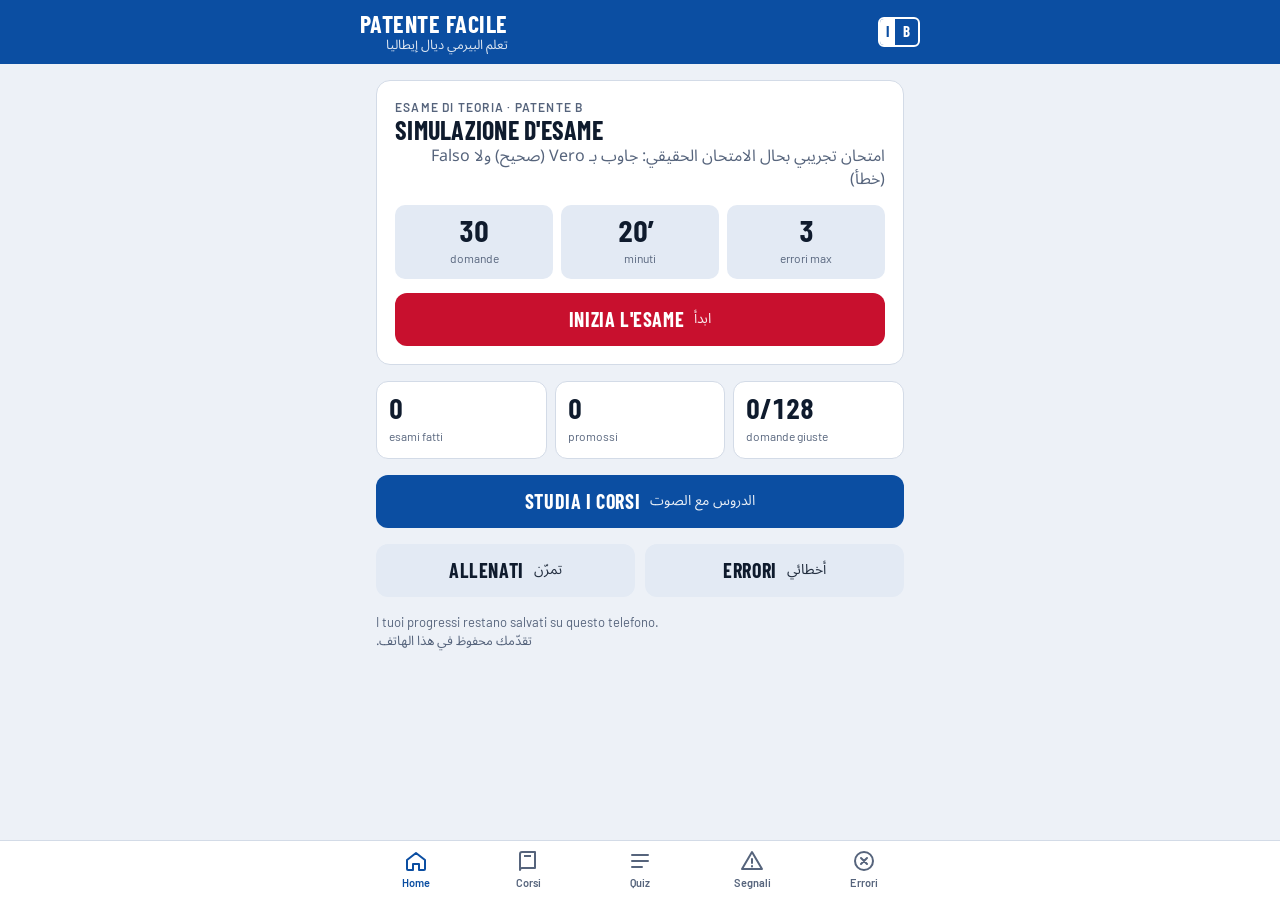
==== commit 26ea1b7a: "Add lessons per topic and text-to-speech audio Co-Authored-By: Claude Opus 5.5 <noreply@anthropic.co" ====
--- a/patente/index.html
+++ b/patente/index.html
@@ -144,8 +144,21 @@
 /* Tab bar */
 nav.tabs { position: fixed; left: 0; right: 0; bottom: 0; z-index: 6; background: var(--surface); border-top: 1px solid var(--line);
   padding-bottom: env(safe-area-inset-bottom, 0px); padding-left: max(8px, env(safe-area-inset-left, 0px)); padding-right: max(8px, env(safe-area-inset-right, 0px)) }
-.tabs-in { max-width: 560px; margin: 0 auto; display: grid; grid-template-columns: repeat(4, 1fr) }
-.tabs a { display: grid; justify-items: center; gap: 2px; padding: 8px 4px 9px; color: var(--muted); text-decoration: none; font-size: 12px; font-weight: 600; position: relative }
+.tabs-in { max-width: 560px; margin: 0 auto; display: grid; grid-template-columns: repeat(5, 1fr) }
+.spk { flex: none; width: 40px; height: 40px; border-radius: 99px; display: grid; place-items: center; background: var(--chip); color: var(--blue) }
+.spk svg { width: 20px; height: 20px }
+.spk.on { background: var(--blue); color: var(--blue-ink) }
+.lesson { display: grid; gap: 10px }
+.pt { background: var(--surface); border: 1px solid var(--line); border-radius: 12px; padding: 14px; display: flex; gap: 12px; align-items: flex-start }
+.pt .body { flex: 1; min-width: 0; display: grid; gap: 6px }
+.pt .num { font-family: var(--f-display); font-weight: 700; font-size: 15px; color: var(--muted); font-variant-numeric: tabular-nums }
+.pt p { margin: 0 } .pt .it { font-size: 17px; font-weight: 500 }
+.pt .ar { font-size: 15px; color: var(--muted) }
+.pt.playing { border-color: var(--blue); box-shadow: 0 0 0 1px var(--blue) }
+.lhead { display: flex; align-items: center; gap: 12px }
+.lhead svg { width: 56px; height: 56px; flex: none }
+.note { font-size: 13px; color: var(--muted); margin: 0 }
+.tabs a { display: grid; justify-items: center; gap: 2px; padding: 8px 2px 9px; color: var(--muted); text-decoration: none; font-size: 11px; font-weight: 600; position: relative }
 .tabs a svg { width: 24px; height: 24px }
 .tabs a[aria-current="page"] { color: var(--blue) }
 .tabs a .badge { position: absolute; top: 4px; left: calc(50% + 6px); background: var(--red); color: #fff; font-size: 10px; border-radius: 99px; padding: 0 5px; line-height: 16px; font-variant-numeric: tabular-nums }
@@ -168,7 +181,8 @@
 
 <nav class="tabs" aria-label="Sezioni"><div class="tabs-in">
   <a href="#home" data-v="home"><svg viewBox="0 0 24 24" fill="none" stroke="currentColor" stroke-width="2" stroke-linejoin="round"><path d="M3 11l9-7 9 7v9a1 1 0 0 1-1 1h-5v-6H9v6H4a1 1 0 0 1-1-1z"/></svg>Home</a>
-  <a href="#argomenti" data-v="argomenti"><svg viewBox="0 0 24 24" fill="none" stroke="currentColor" stroke-width="2" stroke-linecap="round"><path d="M4 6h16M4 12h16M4 18h10"/></svg>Argomenti</a>
+  <a href="#corsi" data-v="corsi"><svg viewBox="0 0 24 24" fill="none" stroke="currentColor" stroke-width="2" stroke-linejoin="round"><path d="M4 5a2 2 0 0 1 2-2h13v16H6a2 2 0 0 0-2 2z"/><path d="M4 21V5M8 7h7"/></svg>Corsi</a>
+  <a href="#argomenti" data-v="argomenti"><svg viewBox="0 0 24 24" fill="none" stroke="currentColor" stroke-width="2" stroke-linecap="round"><path d="M4 6h16M4 12h16M4 18h10"/></svg>Quiz</a>
   <a href="#segnali" data-v="segnali"><svg viewBox="0 0 24 24" fill="none" stroke="currentColor" stroke-width="2" stroke-linejoin="round"><path d="M12 3l10 17H2z"/><path d="M12 10v4M12 17v.5" stroke-linecap="round"/></svg>Segnali</a>
   <a href="#errori" data-v="errori"><svg viewBox="0 0 24 24" fill="none" stroke="currentColor" stroke-width="2" stroke-linecap="round"><circle cx="12" cy="12" r="9"/><path d="M9 9l6 6M15 9l-6 6"/></svg>Errori<span class="badge" id="errBadge" hidden></span></a>
 </div></nav>
@@ -358,6 +372,126 @@
 ];
 const Q = RAW.map((r, i) => ({ id: i, t: r[0], s: r[1], q: r[2], a: !!r[3], ar: r[4], e: r[5] }));
 
+
+/* ---------- Lessons: per topic, [Italian rule, Arabic explanation] ---------- */
+const LESSONS = {
+  seg: [
+    ["I segnali di pericolo sono triangolari, con bordo rosso. Fuori dai centri abitati si trovano di norma 150 metri prima del pericolo.", "علامات الخطر مثلثة بحافة حمراء. خارج المدن توضع عادة 150 متراً قبل الخطر."],
+    ["I segnali di divieto sono rotondi, con bordo rosso. Indicano cosa non si può fare: per esempio superare i 50 km/h o sorpassare.", "علامات المنع دائرية بحافة حمراء، وتقول لك ما هو ممنوع: مثلاً تجاوز 50 كلم/س أو التجاوز."],
+    ["I segnali di obbligo sono rotondi, con fondo blu. Indicano cosa si deve fare, per esempio girare nella rotatoria nel senso delle frecce.", "علامات الإلزام دائرية بخلفية زرقاء، وتقول لك ما يجب فعله، مثلاً الدوران في المدار حسب الأسهم."],
+    ["I segnali di indicazione sono di solito rettangolari: blu sulle strade extraurbane, verdi in autostrada.", "علامات الإرشاد عادة مستطيلة: زرقاء في الطرق خارج المدن، وخضراء في الطريق السيار."],
+    ["Lo STOP è ottagonale: ci si ferma sempre. Il DARE PRECEDENZA è un triangolo rovesciato: ci si ferma solo se arriva qualcuno.", "STOP مثمّنة: تتوقف دائماً. 'أعطِ الأولوية' مثلث مقلوب: تتوقف فقط إذا كان أحد قادماً."]
+  ],
+  pre: [
+    ["Negli incroci senza segnali si dà la precedenza a chi arriva da destra.", "في التقاطعات بدون علامات، الأولوية لمن يأتي من اليمين."],
+    ["Le indicazioni dell'agente del traffico valgono più del semaforo, e il semaforo vale più dei segnali.", "إشارة شرطي المرور أقوى من الضوء، والضوء أقوى من العلامات."],
+    ["Semaforo verde: si passa se l'incrocio è libero. Giallo: ci si ferma, se si può farlo in sicurezza. Rosso: ci si ferma prima della linea di arresto.", "الأخضر: تمر إذا كان التقاطع فارغاً. الأصفر: توقف إذا استطعت بأمان. الأحمر: توقف قبل خط التوقف."],
+    ["I pedoni che attraversano sulle strisce hanno la precedenza.", "الراجلون الذين يعبرون في الممر لهم الأولوية."],
+    ["Ai veicoli di soccorso con sirena e lampeggiante blu bisogna lasciare libero il passaggio.", "يجب ترك الطريق لسيارات الإسعاف والشرطة عندما تشغّل الصفارة والضوء الأزرق."],
+    ["Chi esce da un passo carrabile o da un'area privata dà la precedenza a chi circola sulla strada.", "من يخرج من كراج أو مكان خاص يعطي الأولوية لمن هو في الطريق."]
+  ],
+  vel: [
+    ["Limiti per le autovetture: 50 km/h nei centri abitati, 90 sulle extraurbane secondarie, 110 sulle extraurbane principali, 130 in autostrada.", "حدود السرعة للسيارات: 50 داخل المدن، 90 في الطرق الثانوية، 110 في الطرق الرئيسية خارج المدن، 130 في الطريق السيار."],
+    ["Con la pioggia i limiti scendono: 110 in autostrada e 90 sulle extraurbane principali.", "مع المطر تنخفض الحدود: 110 في الطريق السيار و90 في الطرق الرئيسية."],
+    ["Nei primi tre anni di patente: massimo 100 km/h in autostrada e 90 km/h sulle extraurbane principali.", "في السنوات الثلاث الأولى من الرخصة: 100 كلم/س على الأكثر في الطريق السيار و90 في الطرق الرئيسية."],
+    ["Lo spazio di arresto è lo spazio percorso nel tempo di reazione più lo spazio di frenatura. Se la velocità raddoppia, lo spazio di frenatura diventa circa quattro volte più lungo.", "مسافة التوقف = المسافة أثناء ردة الفعل + مسافة الفرملة. إذا تضاعفت السرعة، تصبح مسافة الفرملة تقريباً أربع مرات أطول."],
+    ["La distanza di sicurezza va aumentata con pioggia, nebbia, strada scivolosa o quando si è stanchi.", "زِد مسافة الأمان مع المطر، الضباب، الطريق الزلقة، أو عندما تكون متعباً."]
+  ],
+  sor: [
+    ["Il sorpasso si fa a sinistra. A destra solo se il veicolo davanti ha segnalato di svoltare a sinistra e si è spostato verso il centro.", "التجاوز يكون من اليسار. من اليمين فقط إذا أشارت السيارة أمامك أنها ستنعطف يساراً وتحركت نحو الوسط."],
+    ["Prima di sorpassare: guarda negli specchietti, controlla che nessuno ti stia già sorpassando e metti la freccia.", "قبل التجاوز: انظر في المرايا، تأكد أن لا أحد يتجاوزك، وشغّل الإشارة."],
+    ["È vietato sorpassare vicino a curve e dossi senza visibilità, negli incroci e vicino ai passaggi a livello senza barriere.", "يُمنع التجاوز قرب المنعطفات والمرتفعات بدون رؤية، في التقاطعات، وقرب ممر القطار بدون حواجز."],
+    ["Non si sorpassa un veicolo fermo per far attraversare i pedoni.", "لا تتجاوز سيارة متوقفة لترك الراجلين يعبرون."],
+    ["La striscia continua non si può mai oltrepassare. Durante il sorpasso il limite di velocità resta valido.", "الخط المتصل لا يُقطع أبداً. وأثناء التجاوز يبقى حد السرعة كما هو."]
+  ],
+  sos: [
+    ["Fermata: breve sosta per far salire o scendere persone, il conducente resta vicino. Sosta: il veicolo resta fermo a lungo e il conducente può allontanarsi.", "Fermata: توقف قصير لصعود أو نزول الأشخاص، والسائق يبقى قريباً. Sosta: السيارة تبقى مدة طويلة ويمكن للسائق أن يبتعد."],
+    ["Strisce blu: parcheggio a pagamento. Strisce bianche: di solito libero. Strisce gialle: posti riservati, per esempio disabili o carico e scarico.", "الخطوط الزرقاء: بالأداء. البيضاء: عادة مجانية. الصفراء: أماكن مخصصة، مثل ذوي الإعاقة أو الشحن والتفريغ."],
+    ["È vietato sostare sulle strisce pedonali, alle fermate degli autobus, davanti ai passi carrabili e in doppia fila.", "يُمنع الركن فوق ممر الراجلين، في محطات الحافلات، أمام الكراجات، وفي صف ثانٍ."],
+    ["Il divieto di sosta (una barra) permette la fermata. Il divieto di fermata (la X) vieta sia la fermata sia la sosta.", "منع الوقوف (خط واحد) يسمح بالتوقف القصير. منع التوقف (علامة X) يمنع الاثنين."]
+  ],
+  luc: [
+    ["Fuori dai centri abitati e in galleria le luci anabbaglianti devono essere accese anche di giorno.", "خارج المدن وفي الأنفاق يجب تشغيل الأضواء المنخفضة حتى في النهار."],
+    ["Gli abbaglianti si usano fuori dai centri abitati, e si spengono quando si incrocia o si segue un altro veicolo.", "الأضواء العالية تُستعمل خارج المدن، وتُطفأ عندما تقابل أو تتبع سيارة أخرى."],
+    ["Il fendinebbia posteriore si usa solo con nebbia fitta o visibilità molto ridotta, perché abbaglia chi sta dietro.", "ضوء الضباب الخلفي فقط مع الضباب الكثيف أو الرؤية الضعيفة جداً، لأنه يُبهر من خلفك."],
+    ["Le quattro frecce si accendono quando il veicolo è fermo per un guasto e può essere un pericolo.", "الأضواء الأربعة تُشغّل عندما تكون السيارة متوقفة بسبب عطل وقد تشكل خطراً."]
+  ],
+  aut: [
+    ["In autostrada non possono circolare pedoni, biciclette e ciclomotori.", "في الطريق السيار ممنوع الراجلون والدراجات الهوائية والدراجات الصغيرة."],
+    ["In autostrada sono vietate la retromarcia e l'inversione. Se si sbaglia uscita, si va alla successiva.", "في الطريق السيار ممنوع الرجوع للخلف والدوران. إذا فاتك المخرج، اذهب إلى المخرج التالي."],
+    ["La corsia di destra è quella normale di marcia, quelle di sinistra servono per sorpassare.", "الممر الأيمن هو ممر السير العادي، والممرات اليسرى للتجاوز."],
+    ["La corsia di emergenza si usa solo in caso di guasto o emergenza, non per superare le code o per riposarsi.", "ممر الطوارئ فقط للأعطال والطوارئ، وليس لتجاوز الازدحام أو للراحة."],
+    ["In caso di guasto: quattro frecce, giubbotto retroriflettente prima di scendere, triangolo, poi chiamare il soccorso.", "عند العطل: الأضواء الأربعة، السترة العاكسة قبل النزول، المثلث، ثم اتصل بالمساعدة."]
+  ],
+  pat: [
+    ["Con la patente B si guida l'auto dai 18 anni. L'esame di teoria ha 30 domande vero o falso, 20 minuti, e si passa con massimo 3 errori.", "برخصة B تقود السيارة من 18 سنة. امتحان النظري: 30 سؤالاً صحيح أو خطأ، 20 دقيقة، وتنجح بـ3 أخطاء على الأكثر."],
+    ["La patente parte con 20 punti. Ogni due anni senza violazioni si guadagnano 2 punti, fino a 30. Se si perdono tutti, si rifà l'esame.", "الرخصة تبدأ بـ20 نقطة. كل سنتين بدون مخالفات تربح نقطتين، حتى 30. إذا فقدت كل النقاط تعيد الامتحان."],
+    ["Nei primi tre anni, i punti tolti per una violazione sono il doppio.", "في السنوات الثلاث الأولى، النقاط المسحوبة تكون مضاعفة."],
+    ["Il limite di alcol è 0,5 grammi per litro. Per i neopatentati e per chi ha meno di 21 anni il limite è zero.", "حد الكحول 0.5 غرام في اللتر. للسائق الجديد ولمن هو أقل من 21 سنة: صفر."],
+    ["Caffè, acqua o aria fresca non fanno scendere l'alcol: serve solo il tempo.", "القهوة أو الماء أو الهواء لا تُنقص الكحول: فقط الوقت."]
+  ],
+  sic: [
+    ["Le cinture vanno allacciate sempre, davanti e dietro, anche per tragitti brevi. L'airbag non sostituisce la cintura.", "حزام الأمان إجباري دائماً، في الأمام والخلف، حتى في المسافات القصيرة. الوسادة الهوائية لا تعوّض الحزام."],
+    ["I bambini sotto 1,50 metri viaggiano su un seggiolino omologato. Mai il seggiolino rivolto all'indietro davanti a un airbag attivo.", "الأطفال أقل من 1.50 م يجلسون في كرسي أطفال معتمد. لا تضع الكرسي المقلوب للخلف أمام وسادة هوائية مشغّلة."],
+    ["Il telefono si usa solo con il vivavoce o l'auricolare, mai tenendolo in mano.", "الهاتف فقط بمكبر الصوت أو السماعة، أبداً في اليد."],
+    ["Il casco è obbligatorio su moto e ciclomotori.", "الخوذة إجبارية في الدراجات النارية."],
+    ["Stanchezza, alcol e alcuni farmaci rallentano i riflessi: se sei stanco, fermati e riposa.", "التعب والكحول وبعض الأدوية تُبطئ ردة الفعل: إذا كنت متعباً، توقف واسترح."]
+  ],
+  inc: [
+    ["In caso di incidente con feriti bisogna fermarsi e prestare aiuto.", "في حادث فيه جرحى يجب التوقف والمساعدة."],
+    ["Accendi le quattro frecce, indossa il giubbotto e metti il triangolo ad almeno 50 metri, visibile da almeno 100 metri.", "شغّل الأضواء الأربعة، البس السترة، وضع المثلث على بعد 50 متراً على الأقل، مرئياً من 100 متر."],
+    ["Chiama il 112, il numero unico di emergenza, anche dal cellulare.", "اتصل بـ112، الرقم الموحد للطوارئ، حتى من الهاتف المحمول."],
+    ["Non spostare il ferito se non c'è pericolo, non togliere il casco al motociclista e non dare da bere.", "لا تحرّك المصاب إلا عند الخطر، لا تنزع خوذة سائق الدراجة، ولا تعطه شيئاً يشربه."]
+  ],
+  vei: [
+    ["Quando guidi porta la patente e la carta di circolazione. L'assicurazione RCA è obbligatoria.", "عندما تقود احمل الرخصة والبطاقة الرمادية. التأمين RCA إجباري."],
+    ["Il battistrada deve essere profondo almeno 1,6 mm. Pneumatici sgonfi consumano di più e tengono meno la strada.", "عمق نقوش العجلات 1.6 مم على الأقل. العجلات الناقصة الهواء تستهلك أكثر وتثبت أقل."],
+    ["La prima revisione dell'auto si fa dopo 4 anni, poi ogni 2 anni.", "أول فحص تقني بعد 4 سنوات، ثم كل سنتين."],
+    ["L'ABS evita il bloccaggio delle ruote in frenata, così puoi ancora sterzare.", "نظام ABS يمنع انغلاق العجلات عند الفرملة، فتستطيع التحكم في المقود."],
+    ["Aquaplaning: succede con acqua sulla strada, gomme consumate e velocità alta. Togli il piede dall'acceleratore e non frenare di colpo.", "الانزلاق فوق الماء يحدث مع الماء في الطريق، عجلات مستهلكة وسرعة عالية. ارفع رجلك عن البنزين ولا تفرمل فجأة."]
+  ]
+};
+
+/* ---------- Audio (text-to-speech on the device) ---------- */
+const TTS = window.speechSynthesis;
+let voices = [];
+const loadVoices = () => { try { voices = TTS ? TTS.getVoices() : []; } catch (e) { voices = []; } };
+loadVoices(); if (TTS) TTS.onvoiceschanged = loadVoices;
+const voiceFor = lang => voices.find(v => v.lang && v.lang.toLowerCase().startsWith(lang));
+let speakId = 0;
+function stopSpeak() { speakId++; try { TTS && TTS.cancel(); } catch (e) {} document.querySelectorAll(".spk.on").forEach(b => b.classList.remove("on")); document.querySelectorAll(".pt.playing").forEach(b => b.classList.remove("playing")); }
+/* parts: [{text, lang:"it"|"ar", el?}] ; btn shows playing state */
+function speak(parts, btn) {
+  if (btn && btn.classList.contains("on")) { stopSpeak(); return; }
+  stopSpeak();
+  if (!TTS) { toast("Audio non disponibile su questo browser · الصوت غير متوفر"); return; }
+  loadVoices();
+  const id = speakId;
+  const list = parts.filter(p => p.lang === "it" || (showAr && (voiceFor("ar") || !voices.length)));
+  if (btn) btn.classList.add("on");
+  let i = 0;
+  const next = () => {
+    document.querySelectorAll(".pt.playing").forEach(b => b.classList.remove("playing"));
+    if (id !== speakId) return;
+    if (i >= list.length) { if (btn) btn.classList.remove("on"); return; }
+    const p = list[i++];
+    if (p.el) p.el.classList.add("playing");
+    const u = new SpeechSynthesisUtterance(p.text);
+    u.lang = p.lang === "it" ? "it-IT" : "ar-SA";
+    const v = voiceFor(p.lang); if (v) u.voice = v;
+    u.rate = p.lang === "it" ? 0.92 : 0.95;
+    u.onend = next; u.onerror = next;
+    TTS.speak(u);
+  };
+  next();
+}
+function toast(msg) {
+  let t = document.getElementById("toast");
+  if (!t) { t = document.createElement("div"); t.id = "toast"; t.style.cssText = "position:fixed;left:50%;transform:translateX(-50%);bottom:calc(84px + env(safe-area-inset-bottom,0px));background:var(--ink);color:var(--bg);padding:10px 14px;border-radius:10px;font-size:14px;z-index:20;max-width:90%"; document.body.appendChild(t); }
+  t.textContent = msg; t.hidden = false; clearTimeout(t._h); t._h = setTimeout(() => t.hidden = true, 3000);
+}
+const SPK = `<svg viewBox="0 0 24 24" fill="none" stroke="currentColor" stroke-width="2" stroke-linecap="round" stroke-linejoin="round"><path d="M4 9v6h4l5 4V5L8 9z" fill="currentColor"/><path d="M16.5 8.5a5 5 0 0 1 0 7M19 6a8.5 8.5 0 0 1 0 12"/></svg>`;
+
 /* ---------- Storage (per-device progress) ---------- */
 const KEY = "patente-facile-v1";
 let store = { exams: [], wrong: [], right: {} };
@@ -406,12 +540,39 @@
       <div class="stat"><b>${seen}/${Q.length}</b><span>domande giuste</span></div>
     </div>
     ${last.length ? `<div style="display:grid;gap:8px"><div class="eyebrow">Ultimi esami · errori</div><div class="history">${last.map(x => `<span class="pill ${x.passed ? "ok" : "bad"}">${x.errors} err</span>`).join("")}</div></div>` : ""}
+    <a class="btn btn-blue" href="#corsi" style="text-decoration:none">Studia i corsi <span class="ar">الدروس مع الصوت</span></a>
     <div class="nav2">
-      <a class="btn btn-blue" href="#argomenti" style="text-decoration:none">Allenati <span class="ar">تمرّن</span></a>
+      <a class="btn btn-ghost" href="#argomenti" style="text-decoration:none">Allenati <span class="ar">تمرّن</span></a>
       <a class="btn btn-ghost" href="#errori" style="text-decoration:none">Errori <span class="ar">أخطائي</span></a>
     </div>
     <p class="sub" style="font-size:13px">I tuoi progressi restano salvati su questo telefono. <span class="ar" style="display:block;text-align:left">تقدّمك محفوظ في هذا الهاتف.</span></p>`;
   $("#goExam").onclick = startExam;
+}
+
+function viewCourses() {
+  const rows = Object.entries(TOPICS).map(([k, t]) => `<a class="row" href="#corso-${k}" style="text-decoration:none;color:inherit"><span class="ic">${signSvg(t.ic, "")}</span>
+      <span class="txt"><b>${t.n}</b><span class="ar">${t.ar}</span></span><span class="sub" style="font-size:13px">${LESSONS[k].length} regole ›</span></a>`).join("");
+  app.innerHTML = `<div><h2>Corsi</h2><p class="sub ar">دروس قصيرة لكل موضوع، بالإيطالية مع الشرح بالعربية. اضغط 🔊 باش تسمع.</p></div>
+    <div class="list">${rows}</div>`;
+}
+function viewLesson(k) {
+  const t = TOPICS[k], L = LESSONS[k];
+  const keys = Object.keys(TOPICS), nk = keys[(keys.indexOf(k) + 1) % keys.length];
+  app.innerHTML = `
+    <a href="#corsi" class="sub" style="text-decoration:none;font-weight:600">‹ Corsi</a>
+    <div class="lhead">${signSvg(t.ic, "")}<div><h2>${t.n}</h2><p class="sub ar" style="text-align:left">${t.ar}</p></div></div>
+    <div class="nav2"><button class="btn btn-blue" id="playAll">${SPK.replace("<svg", '<svg width="22" height="22"')} Ascolta tutta la lezione</button></div>
+    <div style="display:flex;justify-content:space-between;align-items:center;gap:8px"><p class="note">L'audio usa le voci del tuo telefono.</p><button class="toggle" id="tgl" aria-pressed="${showAr}">عربي</button></div>
+    <div class="lesson">${L.map(([it, ar], i) => `<div class="pt" id="pt${i}"><div class="body"><span class="num">${String(i + 1).padStart(2, "0")}</span>
+      <p class="it">${esc(it)}</p>${showAr ? `<p class="ar">${esc(ar)}</p>` : ""}</div>
+      <button class="spk" data-i="${i}" aria-label="Ascolta">${SPK}</button></div>`).join("")}</div>
+    <button class="btn btn-primary" id="doQuiz">Fai il quiz: ${t.n} <span class="ar">اختبر نفسك</span></button>
+    <a class="btn btn-ghost" href="#corso-${nk}" style="text-decoration:none">Prossima: ${TOPICS[nk].n} ›</a>`;
+  const parts = (i, el) => [{ text: L[i][0], lang: "it", el }, { text: L[i][1], lang: "ar", el }];
+  app.querySelectorAll(".spk").forEach(b => b.onclick = () => { const i = +b.dataset.i; speak(parts(i, $("#pt" + i)), b); });
+  $("#playAll").onclick = e => speak(L.flatMap((_, i) => parts(i, $("#pt" + i))), e.currentTarget);
+  $("#tgl").onclick = () => { showAr = !showAr; try { localStorage.setItem(KEY + "-ar", showAr ? "1" : "0"); } catch (e) {} stopSpeak(); viewLesson(k); };
+  $("#doQuiz").onclick = () => { stopSpeak(); startPractice(shuffle(Q.filter(q => q.t === k)), t.n); };
 }
 
 function viewTopics() {
@@ -422,7 +583,7 @@
       <span class="txt"><b>${t.n}</b><span class="ar">${t.ar}</span></span>
       <span class="meter"><small>${ok}/${qs.length}</small><i style="--p:${p}%"></i></span></button>`;
   }).join("");
-  app.innerHTML = `<div><h2>Argomenti</h2><p class="sub ar">اختر موضوعاً وتمرّن. بعد كل جواب تشوف الشرح.</p></div>
+  app.innerHTML = `<div><h2>Quiz per argomento</h2><p class="sub ar">اختر موضوعاً وتمرّن. بعد كل جواب تشوف الشرح.</p></div>
     <button class="btn btn-blue" id="all">Tutte le domande (${Q.length}) <span class="ar">كل الأسئلة</span></button>
     <div class="list">${rows}</div>`;
   $("#all").onclick = () => startPractice(shuffle(Q), "Tutte le domande");
@@ -465,6 +626,7 @@
 function startPractice(qs, title) { session = { mode: "practice", title, qs, ans: Array(qs.length).fill(null), i: 0, ok: 0 }; renderQuiz(); }
 
 function renderQuiz() {
+  stopSpeak();
   document.body.classList.add("in-quiz");
   const s = session, q = s.qs[s.i], a = s.ans[s.i], exam = s.mode === "exam";
   const answered = a !== null, fb = !exam && answered;
@@ -475,7 +637,7 @@
       ${exam ? `<span class="timer${s.left <= 120 ? " low" : ""}" id="timer">${fmt(s.left)}</span>` : `<span class="timer">✓ ${s.ok}</span>`}</div>
     ${exam ? `<div class="grid30">${s.qs.map((_, k) => `<button data-k="${k}" class="${s.ans[k] !== null ? "done" : ""}${k === s.i ? " cur" : ""}" aria-label="Domanda ${k + 1}">${k + 1}</button>`).join("")}</div>` : ""}
     <article class="qcard">
-      <div class="qtopic"><span class="cat">${TOPICS[q.t].n}</span><button class="toggle" id="tgl" aria-pressed="${showAr}">عربي</button></div>
+      <div class="qtopic"><span class="cat">${TOPICS[q.t].n}</span><span style="display:flex;gap:8px;align-items:center"><button class="toggle" id="tgl" aria-pressed="${showAr}">عربي</button><button class="spk" id="qspk" aria-label="Ascolta la domanda">${SPK}</button></span></div>
       ${q.s ? `<div class="sign-wrap">${signSvg(q.s, "Segnale")}</div>` : ""}
       <p class="qtext">${esc(q.q)}</p>
       ${showAr ? `<p class="qar ar">${esc(q.ar)}</p>` : ""}
@@ -497,9 +659,10 @@
     if (answered) return;
     s.ans[s.i] = v; const ok = v === q.a; if (ok) s.ok++; record(q, ok); updateBadge(); renderQuiz();
   };
+  $("#qspk").onclick = e => speak([{ text: q.q, lang: "it" }, { text: q.ar, lang: "ar" }].concat(fb ? [{ text: q.e, lang: "ar" }] : []), e.currentTarget);
   $("#bV").onclick = () => pick(true); $("#bF").onclick = () => pick(false);
   $("#tgl").onclick = () => { showAr = !showAr; try { localStorage.setItem(KEY + "-ar", showAr ? "1" : "0"); } catch (e) {} renderQuiz(); };
-  $("#quit").onclick = () => { clearInterval(timerId); session = null; document.body.classList.remove("in-quiz"); route(); };
+  $("#quit").onclick = () => { stopSpeak(); clearInterval(timerId); session = null; document.body.classList.remove("in-quiz"); route(); };
   const nx = $("#next");
   if (nx) nx.onclick = () => { if (s.i < s.qs.length - 1) { s.i++; renderQuiz(); } else exam ? finishExam() : finishPractice(); };
   const pv = $("#prev"); if (pv) pv.onclick = () => { s.i--; renderQuiz(); };
@@ -533,13 +696,15 @@
 }
 
 /* ---------- Routing ---------- */
-const VIEWS = { home: viewHome, argomenti: viewTopics, segnali: viewSigns, errori: viewErrors };
+const VIEWS = { home: viewHome, corsi: viewCourses, argomenti: viewTopics, segnali: viewSigns, errori: viewErrors };
 function route() {
   if (session) return;
   document.body.classList.remove("in-quiz");
-  const v = VIEWS[location.hash.slice(1)] ? location.hash.slice(1) : "home";
+  stopSpeak();
+  const h = location.hash.slice(1), lk = h.startsWith("corso-") && TOPICS[h.slice(6)] ? h.slice(6) : null;
+  const v = lk ? "corsi" : VIEWS[h] ? h : "home";
   document.querySelectorAll(".tabs a").forEach(a => a.dataset.v === v ? a.setAttribute("aria-current", "page") : a.removeAttribute("aria-current"));
-  VIEWS[v](); updateBadge(); window.scrollTo(0, 0);
+  lk ? viewLesson(lk) : VIEWS[v](); updateBadge(); window.scrollTo(0, 0);
 }
 window.addEventListener("hashchange", () => { if (session && session.mode === "exam") return; session = null; clearInterval(timerId); route(); });
 route();
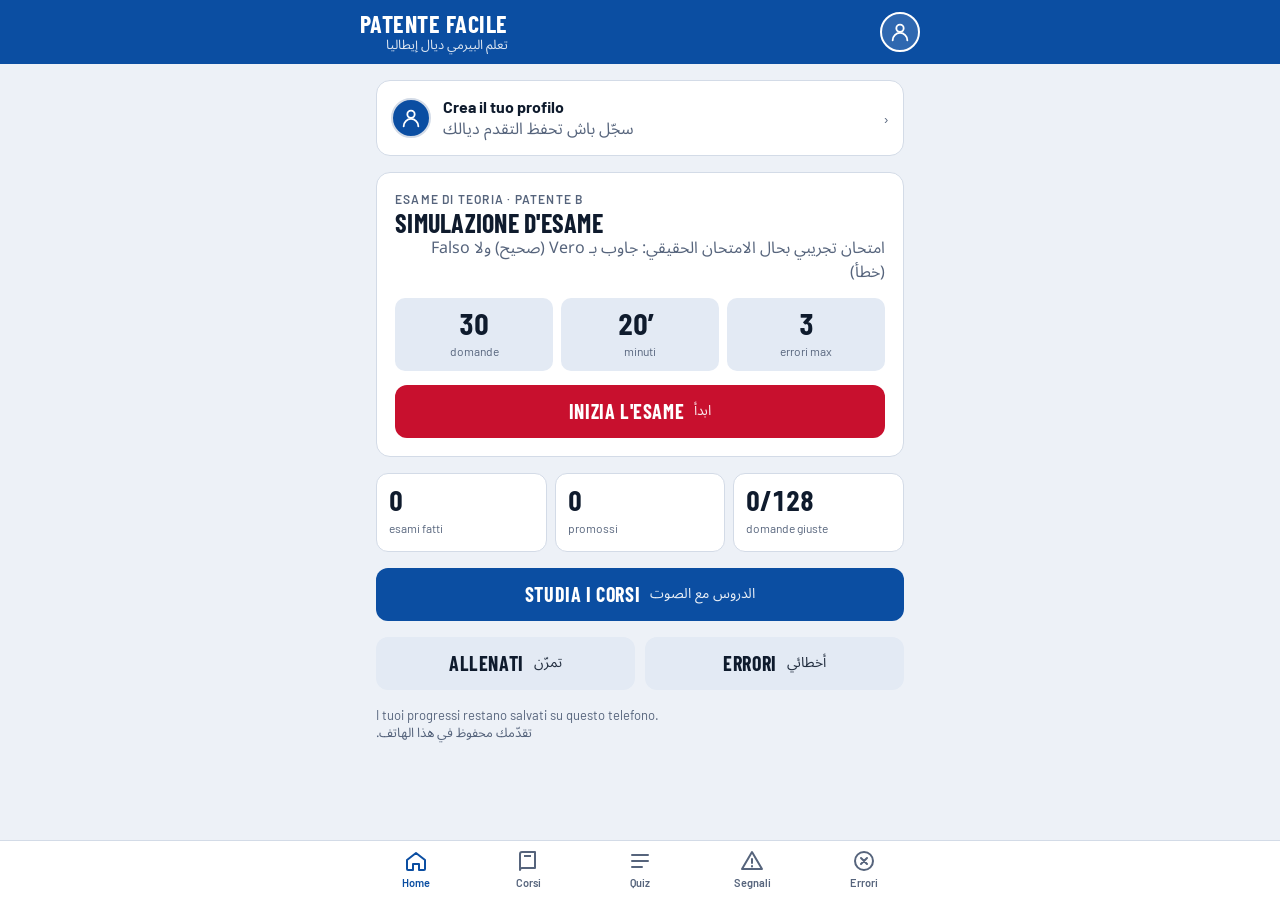
==== commit d648ba51: "Add on-device user profiles with sign-up, password and exam countdown Co-Authored-By: Claude Opus 5." ====
--- a/patente/index.html
+++ b/patente/index.html
@@ -44,9 +44,6 @@
 .top-in { max-width: 560px; margin: 0 auto; display: flex; align-items: center; gap: 12px }
 .brand { font-family: var(--f-display); font-weight: 700; font-size: 24px; letter-spacing: .02em; text-transform: uppercase; line-height: 1 }
 .brand small { display: block; font-family: var(--f-ar); font-weight: 400; font-size: 13px; text-transform: none; letter-spacing: 0; opacity: .85; margin-top: 3px }
-.plate { margin-left: auto; display: flex; align-items: stretch; border: 2px solid #fff; border-radius: 6px; overflow: hidden; font-family: var(--f-display); font-weight: 700; font-size: 15px }
-.plate span:first-child { background: #fff; color: var(--blue); padding: 2px 6px }
-.plate span:last-child { padding: 2px 8px; font-variant-numeric: tabular-nums }
 
 main { max-width: 560px; margin: 0 auto; padding-block: 16px 110px; padding-left: max(16px, env(safe-area-inset-left, 0px)); padding-right: max(16px, env(safe-area-inset-right, 0px));
   display: flex; flex-direction: column; gap: 16px }
@@ -119,7 +116,8 @@
 .feedback.ok { background: var(--ok-soft) } .feedback.bad { background: var(--bad-soft) }
 .feedback .verdict { font-family: var(--f-display); font-weight: 700; font-size: 20px; text-transform: uppercase }
 .feedback.ok .verdict { color: var(--ok) } .feedback.bad .verdict { color: var(--red) }
-.nav2 { display: flex; gap: 10px } .nav2 .btn { flex: 1 }
+.nav2 { display: flex; gap: 10px; flex-wrap: wrap } .nav2 .btn { flex: 1 1 140px; min-width: 0 }
+.stat { min-width: 0 }
 
 /* Result */
 .result { border-radius: 14px; padding: 22px 18px; text-align: center; display: grid; gap: 6px; color: #fff }
@@ -139,6 +137,37 @@
 .sg .ar { font-size: 13px; color: var(--muted) }
 .cat { display: inline-block; font-size: 11px; font-weight: 600; letter-spacing: .08em; text-transform: uppercase; color: var(--muted) }
 
+.av { margin-left: auto; width: 40px; height: 40px; border-radius: 99px; border: 2px solid #fff; display: grid; place-items: center; overflow: hidden;
+  background: rgba(255,255,255,.15); color: #fff; font-family: var(--f-display); font-weight: 700; font-size: 17px; text-decoration: none; flex: none }
+.av img { width: 100%; height: 100%; object-fit: cover }
+.av svg { width: 22px; height: 22px }
+.form { background: var(--surface); border: 1px solid var(--line); border-radius: 14px; padding: 18px; display: grid; gap: 14px }
+.field { display: grid; gap: 5px }
+.field label { font-weight: 600; font-size: 14px; display: flex; justify-content: space-between; gap: 8px; flex-wrap: wrap }
+.field label .ar { font-weight: 400; color: var(--muted); font-size: 13px }
+.field input[type=text], .field input[type=password], .field input[type=date], .field input[type=email], .field input[type=tel] {
+  width: 100%; min-height: 46px; border-radius: 10px; border: 1.5px solid var(--line); background: var(--bg); color: var(--ink); padding: 10px 12px; font: inherit; font-size: 16px }
+.field input:focus { outline: none; border-color: var(--blue) }
+.field .hint { font-size: 12px; color: var(--muted) }
+.err { color: var(--red); font-size: 14px; font-weight: 600; margin: 0 }
+.check { display: flex; gap: 8px; align-items: center; font-size: 14px }
+.photo-pick { display: flex; align-items: center; gap: 12px }
+.photo-pick .av { margin: 0; width: 64px; height: 64px; border-color: var(--line); background: var(--chip); color: var(--blue); font-size: 26px }
+.pcard { background: var(--surface); border: 1px solid var(--line); border-radius: 14px; padding: 18px; display: grid; gap: 14px }
+.pcard .who { display: flex; align-items: center; gap: 14px }
+.pcard .who .av { margin: 0; width: 72px; height: 72px; border-color: var(--line); background: var(--blue); font-size: 30px }
+.pcard .who .av svg { width: 34px; height: 34px }
+.pcard .who > div { min-width: 0 }
+.pcard .who b { display: block; font-family: var(--f-display); font-size: 26px; line-height: 1.1; text-transform: uppercase; overflow-wrap: anywhere }
+.pcard .who > div span { color: var(--muted); font-size: 14px; overflow-wrap: anywhere }
+.count-down { background: var(--chip); border-radius: 10px; padding: 10px 12px; display: flex; justify-content: space-between; align-items: center; gap: 8px; flex-wrap: wrap }
+.count-down b { font-family: var(--f-display); font-size: 24px; font-variant-numeric: tabular-nums }
+.banner { background: var(--surface); border: 1px solid var(--line); border-radius: 14px; padding: 14px; display: flex; align-items: center; gap: 12px; text-decoration: none; color: inherit }
+.banner > div { flex: 1; min-width: 0 }
+.banner b { display: block }
+.hello { display: flex; align-items: center; gap: 12px }
+.hello .av { margin: 0; width: 48px; height: 48px; border-color: var(--line); background: var(--blue) }
+.confirm { background: var(--bad-soft); border-radius: 12px; padding: 14px; display: grid; gap: 10px }
 .empty { background: var(--surface); border: 1px dashed var(--line); border-radius: 14px; padding: 24px 18px; text-align: center; display: grid; gap: 8px }
 
 /* Tab bar */
@@ -174,7 +203,7 @@
 
 <header class="top"><div class="top-in">
   <div class="brand">Patente Facile<small class="ar">تعلم البيرمي ديال إيطاليا</small></div>
-  <div class="plate" aria-label="Patente B"><span>I</span><span>B</span></div>
+  <a class="av" id="avatar" href="#profilo" aria-label="Profilo"></a>
 </div></header>
 
 <main id="app" aria-live="polite"></main>
@@ -494,9 +523,31 @@
 
 /* ---------- Storage (per-device progress) ---------- */
 const KEY = "patente-facile-v1";
-let store = { exams: [], wrong: [], right: {} };
-try { const s = JSON.parse(localStorage.getItem(KEY) || "null"); if (s) store = Object.assign(store, s); } catch (e) {}
-const save = () => { try { localStorage.setItem(KEY, JSON.stringify(store)); } catch (e) {} };
+const ls = {
+  get(k) { try { return localStorage.getItem(k); } catch (e) { return null; } },
+  set(k, v) { try { localStorage.setItem(k, v); } catch (e) {} },
+  del(k) { try { localStorage.removeItem(k); } catch (e) {} }
+};
+/* Profiles live only on this device. Guest progress uses KEY; each profile uses KEY-p-<id>. */
+let acct = { profiles: [], current: null };
+try { const a = JSON.parse(ls.get(KEY + "-profiles") || "null"); if (a) acct = Object.assign(acct, a); } catch (e) {}
+const saveAcct = () => ls.set(KEY + "-profiles", JSON.stringify(acct));
+let me = null, locked = null, store;
+const storeKey = () => me ? KEY + "-p-" + me.id : KEY;
+function loadStore() { store = { exams: [], wrong: [], right: {} }; try { const s = JSON.parse(ls.get(storeKey()) || "null"); if (s) store = Object.assign(store, s); } catch (e) {} }
+const save = () => ls.set(storeKey(), JSON.stringify(store));
+{ const last = acct.profiles.find(p => p.id === acct.current); if (last) { if (last.hash) locked = last; else me = last; } }
+loadStore();
+async function hashPw(pw, salt) {
+  try { const b = await crypto.subtle.digest("SHA-256", new TextEncoder().encode(salt + ":" + pw)); return [...new Uint8Array(b)].map(x => x.toString(16).padStart(2, "0")).join(""); }
+  catch (e) { let h = 2166136261; for (const c of salt + ":" + pw) { h ^= c.charCodeAt(0); h = Math.imul(h, 16777619); } return "f" + (h >>> 0).toString(16); }
+}
+const newId = () => Date.now().toString(36) + Math.random().toString(36).slice(2, 7);
+const initials = n => (n || "?").trim().split(/\s+/).slice(0, 2).map(w => w[0]).join("").toUpperCase();
+const PERSON = `<svg viewBox="0 0 24 24" fill="none" stroke="currentColor" stroke-width="2" stroke-linecap="round"><circle cx="12" cy="8" r="4"/><path d="M4 21a8 8 0 0 1 16 0"/></svg>`;
+const avInner = p => p ? (p.photo ? `<img src="${p.photo}" alt="">` : esc(initials(p.name))) : PERSON;
+function daysTo(d) { if (!d) return null; const t = new Date(d + "T00:00:00"), n = new Date(); n.setHours(0, 0, 0, 0); return Math.round((t - n) / 86400000); }
+function renderAvatar() { const a = document.getElementById("avatar"); if (a) a.innerHTML = avInner(me); }
 let showAr = true; try { showAr = localStorage.getItem(KEY + "-ar") !== "0"; } catch (e) {}
 function record(q, ok) {
   const w = new Set(store.wrong);
@@ -521,8 +572,10 @@
 function viewHome() {
   const ex = store.exams, passed = ex.filter(x => x.passed).length;
   const seen = Object.keys(store.right).length;
-  const last = ex.slice(-8);
-  app.innerHTML = `
+  const last = ex.slice(-8), dd = me ? daysTo(me.exam) : null;
+  app.innerHTML = (me ? `<div class="hello"><span class="av">${avInner(me)}</span><div><h2>Ciao, ${esc(me.name.split(" ")[0])}</h2>
+      ${dd !== null && dd >= 0 ? `<p class="sub">${dd === 0 ? "L'esame è oggi. In bocca al lupo!" : `Mancano <b>${dd}</b> giorni all'esame`} <span class="ar">${dd === 0 ? "الامتحان اليوم، بالتوفيق!" : `باقي ${dd} يوم للامتحان`}</span></p>` : ""}</div></div>`
+    : `<a class="banner" href="#profilo"><span class="av" style="margin:0;background:var(--blue);border-color:var(--line)">${PERSON}</span><div><b>Crea il tuo profilo</b><span class="ar sub" style="display:block;text-align:left">سجّل باش تحفظ التقدم ديالك</span></div><span class="sub">›</span></a>`) + `
     <section class="hero-card">
       <div><div class="eyebrow">Esame di teoria · Patente B</div>
       <h2>Simulazione d'esame</h2>
@@ -547,6 +600,114 @@
     </div>
     <p class="sub" style="font-size:13px">I tuoi progressi restano salvati su questo telefono. <span class="ar" style="display:block;text-align:left">تقدّمك محفوظ في هذا الهاتف.</span></p>`;
   $("#goExam").onclick = startExam;
+}
+
+function profileForm(p) {
+  const edit = !!p, hasGuest = !edit && !acct.profiles.length && (() => { try { const g = JSON.parse(ls.get(KEY) || "null"); return g && (g.exams.length || g.wrong.length || Object.keys(g.right).length); } catch (e) { return false; } })();
+  return `<form class="form" id="pform" novalidate>
+    <h3>${edit ? "Modifica profilo" : "Registrati"} <span class="ar" style="font-size:15px;font-weight:400;text-transform:none">${edit ? "تعديل الملف" : "تسجيل حساب جديد"}</span></h3>
+    <div class="photo-pick"><span class="av" id="pfPrev">${p && p.photo ? `<img src="${p.photo}" alt="">` : PERSON}</span>
+      <label class="btn btn-ghost" style="font-size:16px;min-height:44px" for="pfPhoto">Foto <span class="ar">صورة</span></label>
+      <input type="file" id="pfPhoto" accept="image/*" hidden></div>
+    <div class="field"><label for="pfName">Nome e cognome <span class="ar">الاسم الكامل</span></label><input type="text" id="pfName" autocomplete="name" value="${esc(p ? p.name : "")}" required></div>
+    <div class="field"><label for="pfContact">Gmail o numero di telefono <span class="ar">الجيميل أو رقم الهاتف</span></label>
+      <input type="text" id="pfContact" inputmode="email" autocomplete="email" placeholder="nome@gmail.com · +39 333 123 4567" value="${esc(p ? p.contact || "" : "")}"></div>
+    <div class="field"><label for="pfExam">Data dell'esame <span class="ar">تاريخ الامتحان</span></label><input type="date" id="pfExam" value="${p && p.exam ? p.exam : ""}"><span class="hint">Facoltativa. Ti mostriamo i giorni che mancano.</span></div>
+    <div class="field"><label for="pfPw">${edit ? "Nuova password" : "Password"} <span class="ar">${edit ? "كلمة سر جديدة" : "كلمة السر"}</span></label><input type="password" id="pfPw" autocomplete="new-password" minlength="4">
+      <span class="hint">${edit ? "Lascia vuoto per non cambiarla." : "Almeno 4 caratteri."}</span></div>
+    <div class="field"><label for="pfPw2">Ripeti la password <span class="ar">عاود كلمة السر</span></label><input type="password" id="pfPw2" autocomplete="new-password"></div>
+    ${edit && p.hash ? `<label class="check"><input type="checkbox" id="pfNoPw"> Rimuovi la password <span class="ar">حيد كلمة السر</span></label>` : ""}
+    ${hasGuest ? `<label class="check"><input type="checkbox" id="pfMove" checked> Porta nel profilo i progressi già fatti <span class="ar">نقل التقدم ديالي</span></label>` : ""}
+    <p class="err" id="pfErr" hidden></p>
+    <button class="btn btn-primary" type="submit">${edit ? "Salva" : "Crea profilo"} <span class="ar">${edit ? "حفظ" : "سجّل"}</span></button>
+    ${edit ? `<button class="btn btn-ghost" type="button" id="pfCancel">Annulla</button>` : ""}
+  </form>`;
+}
+function bindProfileForm(p) {
+  let photo = p ? p.photo || "" : "";
+  $("#pfPhoto").onchange = e => {
+    const f = e.target.files[0]; if (!f) return;
+    const img = new Image(), url = URL.createObjectURL(f);
+    img.onload = () => { const c = document.createElement("canvas"), S = 160, k = Math.max(S / img.width, S / img.height);
+      c.width = c.height = S; c.getContext("2d").drawImage(img, (S - img.width * k) / 2, (S - img.height * k) / 2, img.width * k, img.height * k);
+      photo = c.toDataURL("image/jpeg", 0.82); $("#pfPrev").innerHTML = `<img src="${photo}" alt="">`; URL.revokeObjectURL(url); };
+    img.src = url;
+  };
+  const c = $("#pfCancel"); if (c) c.onclick = () => viewProfile();
+  $("#pform").onsubmit = async e => {
+    e.preventDefault();
+    const err = m => { const el = $("#pfErr"); el.textContent = m; el.hidden = false; };
+    const name = $("#pfName").value.trim(), contact = $("#pfContact").value.trim(), exam = $("#pfExam").value;
+    const pw = $("#pfPw").value, pw2 = $("#pfPw2").value, noPw = $("#pfNoPw") && $("#pfNoPw").checked;
+    if (!name) return err("Scrivi il tuo nome. · اكتب سميتك");
+    if (contact && !/^[^\s@]+@[^\s@]+\.[^\s@]+$/.test(contact) && !/^\+?[\d\s\-]{8,18}$/.test(contact)) return err("Scrivi una Gmail o un numero di telefono valido. · الجيميل أو الرقم ماشي صحيح");
+    if (pw && pw.length < 4) return err("La password deve avere almeno 4 caratteri. · كلمة السر خاصها 4 حروف على الأقل");
+    if (pw !== pw2) return err("Le due password non sono uguali. · كلمتي السر ماشي بحال بحال");
+    const prof = p || { id: newId(), created: Date.now() };
+    Object.assign(prof, { name, contact, exam, photo });
+    if (noPw) { delete prof.hash; delete prof.salt; }
+    if (pw) { prof.salt = newId(); prof.hash = await hashPw(pw, prof.salt); }
+    if (!p) {
+      if ($("#pfMove") && $("#pfMove").checked) { const g = ls.get(KEY); if (g) { ls.set(KEY + "-p-" + prof.id, g); ls.del(KEY); } }
+      acct.profiles.push(prof);
+    }
+    me = prof; locked = null; acct.current = prof.id; saveAcct(); loadStore(); renderAvatar();
+    toast(p ? "Profilo salvato · تم الحفظ" : `Benvenuto, ${name.split(" ")[0]}! · مرحبا`);
+    p ? viewProfile() : (location.hash = "#home", route());
+  };
+}
+function loginCard(p) {
+  return `<form class="form" id="lform" novalidate>
+    <div class="pcard" style="padding:0;border:0"><div class="who"><span class="av">${avInner(p)}</span><div><b>${esc(p.name)}</b><span>${esc(p.contact || "")}</span></div></div></div>
+    <div class="field"><label for="lPw">Password <span class="ar">كلمة السر</span></label><input type="password" id="lPw" autocomplete="current-password"></div>
+    <p class="err" id="lErr" hidden></p>
+    <button class="btn btn-primary" type="submit">Entra <span class="ar">دخول</span></button>
+    <button class="btn btn-ghost" type="button" id="lBack">Altro profilo o ospite</button>
+  </form>`;
+}
+function showLogin(p) {
+  app.innerHTML = `<div><h2>Accedi</h2><p class="sub ar">دخل كلمة السر ديالك</p></div>` + loginCard(p);
+  setTimeout(() => { const i = $("#lPw"); i && i.focus(); }, 50);
+  $("#lBack").onclick = () => { locked = null; me = null; acct.current = null; saveAcct(); loadStore(); renderAvatar(); viewProfile(); };
+  $("#lform").onsubmit = async e => {
+    e.preventDefault();
+    if (await hashPw($("#lPw").value, p.salt) !== p.hash) { const el = $("#lErr"); el.textContent = "Password sbagliata. · كلمة السر غالطة"; el.hidden = false; return; }
+    me = p; locked = null; acct.current = p.id; saveAcct(); loadStore(); renderAvatar(); updateBadge();
+    location.hash = "#home"; route();
+  };
+}
+function enter(p) { if (p.hash) { locked = p; showLogin(p); } else { me = p; acct.current = p.id; saveAcct(); loadStore(); renderAvatar(); location.hash = "#home"; route(); } }
+function viewProfile() {
+  if (locked) return showLogin(locked);
+  if (me) {
+    const ex = store.exams, dd = daysTo(me.exam), best = ex.length ? Math.min(...ex.map(x => x.errors)) : null;
+    app.innerHTML = `<div><h2>Profilo</h2></div>
+      <div class="pcard">
+        <div class="who"><span class="av">${avInner(me)}</span><div><b>${esc(me.name)}</b><span>${esc(me.contact || "Nessuna Gmail o telefono")}</span></div></div>
+        ${me.exam ? `<div class="count-down"><span>Esame: ${new Date(me.exam + "T00:00:00").toLocaleDateString("it-IT", { day: "numeric", month: "long", year: "numeric" })}</span><b>${dd > 0 ? dd + " giorni" : dd === 0 ? "Oggi" : "Fatto"}</b></div>` : ""}
+        <div class="stats"><div class="stat"><b>${ex.length}</b><span>esami</span></div><div class="stat"><b>${ex.filter(x => x.passed).length}</b><span>promossi</span></div><div class="stat"><b>${best === null ? "–" : best}</b><span>meno errori</span></div></div>
+        <div class="nav2"><button class="btn btn-blue" id="pEdit">Modifica <span class="ar">تعديل</span></button><button class="btn btn-ghost" id="pOut">Esci <span class="ar">خروج</span></button></div>
+      </div>
+      <div id="delZone"><button class="btn btn-ghost" id="pDel" style="width:100%;color:var(--red)">Elimina profilo <span class="ar">حذف الحساب</span></button></div>
+      <p class="note">${me.hash ? "Profilo protetto da password." : "Profilo senza password: chiunque usi questo telefono può aprirlo."} Il profilo e i progressi sono salvati solo su questo telefono. <span class="ar" style="display:block;text-align:left">الحساب والتقدم محفوظين غير ف هاد التيليفون.</span></p>`;
+    $("#pEdit").onclick = () => { app.innerHTML = profileForm(me); bindProfileForm(me); };
+    $("#pOut").onclick = () => { me = null; acct.current = null; saveAcct(); loadStore(); renderAvatar(); viewProfile(); };
+    $("#pDel").onclick = () => {
+      $("#delZone").innerHTML = `<div class="confirm"><b>Eliminare il profilo e tutti i progressi?</b><span class="ar">واش متأكد؟ غادي يتمسح الحساب والتقدم ديالو</span>
+        <div class="nav2"><button class="btn btn-primary" id="dYes">Elimina</button><button class="btn btn-ghost" id="dNo">Annulla</button></div></div>`;
+      $("#dNo").onclick = viewProfile;
+      $("#dYes").onclick = () => { ls.del(KEY + "-p-" + me.id); acct.profiles = acct.profiles.filter(x => x.id !== me.id); acct.current = null; me = null; saveAcct(); loadStore(); renderAvatar(); updateBadge(); toast("Profilo eliminato · تم الحذف"); viewProfile(); };
+    };
+    return;
+  }
+  const list = acct.profiles.map(p => `<button class="row" data-id="${p.id}"><span class="av" style="margin:0;width:40px;height:40px;background:var(--blue);border-color:var(--line);font-size:16px">${avInner(p)}</span>
+    <span class="txt"><b>${esc(p.name)}</b><span class="sub" style="font-size:13px">${esc(p.contact || "")}${p.hash ? " · 🔒" : ""}</span></span><span class="sub">Entra ›</span></button>`).join("");
+  app.innerHTML = `<div><h2>Profilo</h2><p class="sub ar">سجّل باش يتحفظ التقدم ديالك. كل واحد ف العائلة يقدر يدير الحساب ديالو ف نفس التيليفون.</p></div>
+    ${list ? `<div style="display:grid;gap:8px"><div class="eyebrow">Profili su questo telefono</div><div class="list">${list}</div></div>` : ""}
+    ${profileForm(null)}
+    <p class="note">Ora stai usando l'app come ospite. Il profilo resta solo su questo telefono: la Gmail o il numero servono come informazione, non per ricevere messaggi. <span class="ar" style="display:block;text-align:left">الحساب كيبقى غير ف هاد التيليفون. الجيميل ولا الرقم غير معلومة، ما كيوصلك حتى ميساج.</span></p>`;
+  app.querySelectorAll(".row[data-id]").forEach(b => b.onclick = () => enter(acct.profiles.find(p => p.id === b.dataset.id)));
+  bindProfileForm(null);
 }
 
 function viewCourses() {
@@ -696,7 +857,7 @@
 }
 
 /* ---------- Routing ---------- */
-const VIEWS = { home: viewHome, corsi: viewCourses, argomenti: viewTopics, segnali: viewSigns, errori: viewErrors };
+const VIEWS = { home: viewHome, profilo: viewProfile, corsi: viewCourses, argomenti: viewTopics, segnali: viewSigns, errori: viewErrors };
 function route() {
   if (session) return;
   document.body.classList.remove("in-quiz");
@@ -704,7 +865,8 @@
   const h = location.hash.slice(1), lk = h.startsWith("corso-") && TOPICS[h.slice(6)] ? h.slice(6) : null;
   const v = lk ? "corsi" : VIEWS[h] ? h : "home";
   document.querySelectorAll(".tabs a").forEach(a => a.dataset.v === v ? a.setAttribute("aria-current", "page") : a.removeAttribute("aria-current"));
-  lk ? viewLesson(lk) : VIEWS[v](); updateBadge(); window.scrollTo(0, 0);
+  renderAvatar();
+  locked ? showLogin(locked) : lk ? viewLesson(lk) : VIEWS[v](); updateBadge(); window.scrollTo(0, 0);
 }
 window.addEventListener("hashchange", () => { if (session && session.mode === "exam") return; session = null; clearInterval(timerId); route(); });
 route();
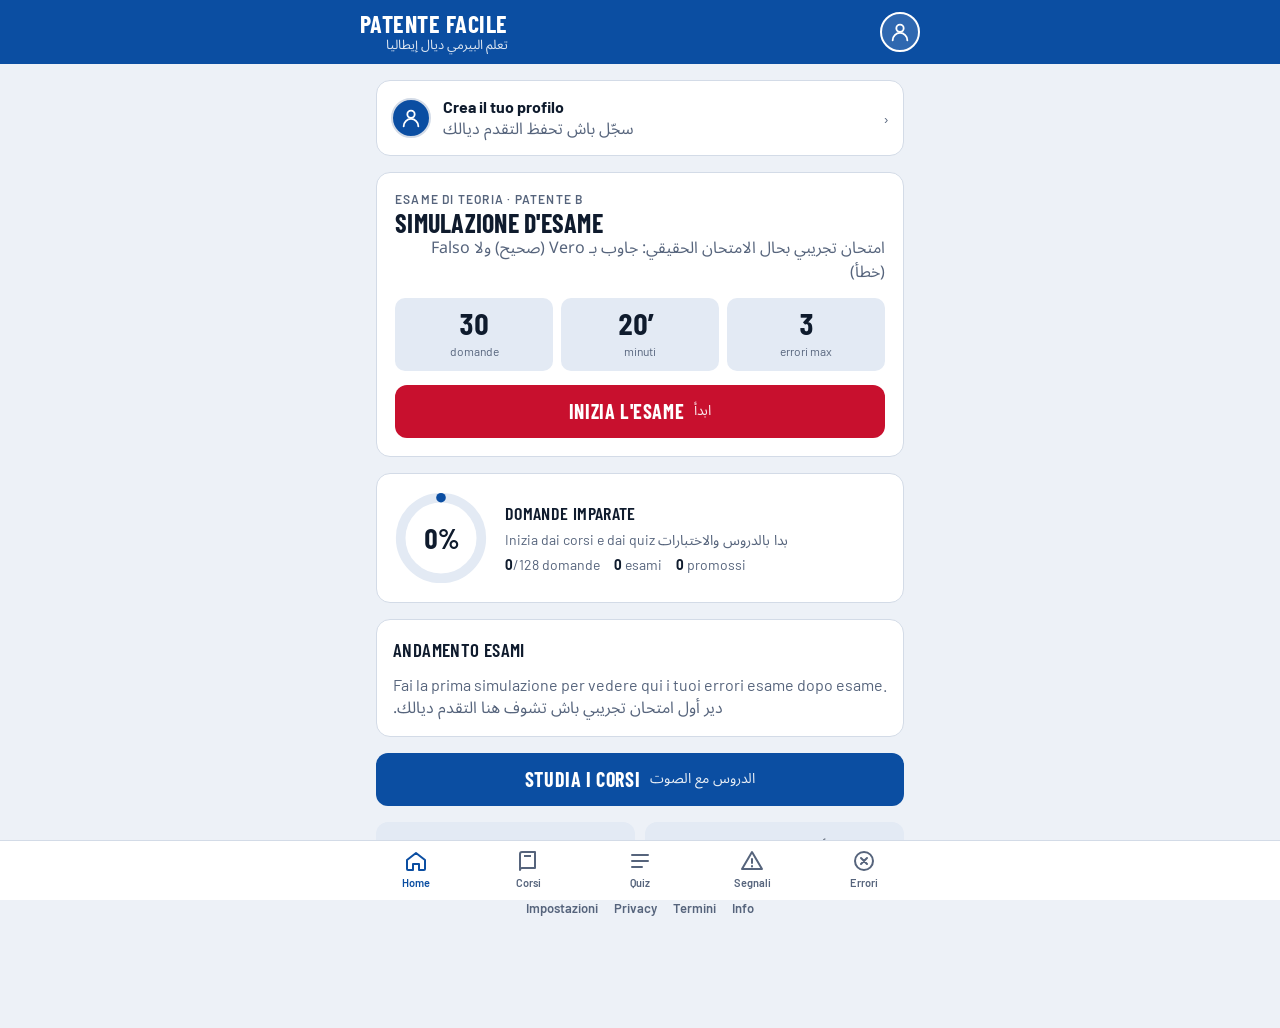
==== commit 3c7ae704: "Polish app for release: charts, settings, privacy/terms, Android project, store assets - Readiness r" ====
--- a/patente/index.html
+++ b/patente/index.html
@@ -168,6 +168,43 @@
 .hello { display: flex; align-items: center; gap: 12px }
 .hello .av { margin: 0; width: 48px; height: 48px; border-color: var(--line); background: var(--blue) }
 .confirm { background: var(--bad-soft); border-radius: 12px; padding: 14px; display: grid; gap: 10px }
+.ring-card { background: var(--surface); border: 1px solid var(--line); border-radius: 14px; padding: 16px; display: flex; gap: 16px; align-items: center }
+.ring { width: 96px; height: 96px; flex: none; position: relative }
+.ring svg { width: 100%; height: 100% }
+.ring b { position: absolute; inset: 0; display: grid; place-items: center; font-family: var(--f-display); font-size: 28px; font-variant-numeric: tabular-nums }
+.ring-card .txt { flex: 1; min-width: 0; display: grid; gap: 4px }
+.ring-card .txt h3 { font-size: 18px }
+.kv { display: flex; gap: 14px; flex-wrap: wrap; font-size: 14px; color: var(--muted) }
+.kv b { color: var(--ink); font-variant-numeric: tabular-nums }
+.chart-card { background: var(--surface); border: 1px solid var(--line); border-radius: 14px; padding: 16px; display: grid; gap: 10px }
+.chart-card svg { width: 100%; height: auto; display: block }
+.chart-card .bar { cursor: pointer }
+.chart-card .bar:focus-visible { outline: none; stroke: var(--ink); stroke-width: 2 }
+.legend { display: flex; gap: 14px; flex-wrap: wrap; font-size: 13px; color: var(--muted) }
+.legend i { display: inline-block; width: 10px; height: 10px; border-radius: 3px; margin-right: 5px; vertical-align: -1px }
+.tip { font-size: 14px; min-height: 20px; color: var(--ink); font-variant-numeric: tabular-nums }
+.foot { display: flex; flex-wrap: wrap; justify-content: center; gap: 6px 16px; font-size: 13px; padding-top: 8px }
+.foot a { color: var(--muted); text-decoration: none; font-weight: 600 }
+.foot a:hover { color: var(--blue) }
+.setting { display: flex; align-items: center; gap: 12px; padding: 14px; border-top: 1px solid var(--line) }
+.setting:first-child { border-top: 0 }
+.setting .txt { flex: 1; min-width: 0; display: grid; gap: 1px }
+.setting .txt b { font-weight: 600 }
+.setting .txt .ar { font-size: 13px; color: var(--muted); text-align: left }
+.switch { width: 50px; height: 30px; border-radius: 99px; background: var(--line); position: relative; flex: none; transition: background .15s }
+.switch::after { content: ""; position: absolute; top: 3px; left: 3px; width: 24px; height: 24px; border-radius: 99px; background: #fff; box-shadow: 0 1px 2px rgba(0,0,0,.25); transition: transform .15s }
+.switch[aria-checked="true"] { background: var(--blue) }
+.switch[aria-checked="true"]::after { transform: translateX(20px) }
+.seg { display: inline-flex; background: var(--chip); border-radius: 10px; padding: 3px; flex: none }
+.seg button { padding: 6px 10px; border-radius: 8px; font-size: 13px; font-weight: 600; color: var(--muted) }
+.seg button[aria-pressed="true"] { background: var(--surface); color: var(--ink); box-shadow: 0 1px 2px rgba(0,0,0,.12) }
+.doc { background: var(--surface); border: 1px solid var(--line); border-radius: 14px; padding: 18px; display: grid; gap: 14px }
+.doc section { display: grid; gap: 4px }
+.doc h3 { font-size: 17px }
+.doc p { margin: 0; line-height: 1.55 }
+.doc .ar h3, .doc.ar h3 { font-family: var(--f-ar); text-transform: none; letter-spacing: 0 }
+.logo { width: 88px; height: 88px; border-radius: 22px; overflow: hidden; flex: none }
+.logo svg { width: 100%; height: 100% }
 .empty { background: var(--surface); border: 1px dashed var(--line); border-radius: 14px; padding: 24px 18px; text-align: center; display: grid; gap: 8px }
 
 /* Tab bar */
@@ -488,15 +525,34 @@
 loadVoices(); if (TTS) TTS.onvoiceschanged = loadVoices;
 const voiceFor = lang => voices.find(v => v.lang && v.lang.toLowerCase().startsWith(lang));
 let speakId = 0;
-function stopSpeak() { speakId++; try { TTS && TTS.cancel(); } catch (e) {} document.querySelectorAll(".spk.on").forEach(b => b.classList.remove("on")); document.querySelectorAll(".pt.playing").forEach(b => b.classList.remove("playing")); }
+function stopSpeak() { speakId++; nativeDone = null; try { TTS && TTS.cancel(); } catch (e) {} try { NATIVE && NATIVE.stop(); } catch (e) {} document.querySelectorAll(".spk.on").forEach(b => b.classList.remove("on")); document.querySelectorAll(".pt.playing").forEach(b => b.classList.remove("playing")); }
 /* parts: [{text, lang:"it"|"ar", el?}] ; btn shows playing state */
+const NATIVE = window.AndroidApp || null;   /* bridge provided by the Android app */
+let nativeDone = null;
+window.__ttsDone = uid => { if (nativeDone) nativeDone(uid); };
 function speak(parts, btn) {
   if (btn && btn.classList.contains("on")) { stopSpeak(); return; }
   stopSpeak();
-  if (!TTS) { toast("Audio non disponibile su questo browser · الصوت غير متوفر"); return; }
-  loadVoices();
+  if (!TTS && !NATIVE) { toast("Audio non disponibile su questo dispositivo · الصوت غير متوفر"); return; }
   const id = speakId;
-  const list = parts.filter(p => p.lang === "it" || (showAr && (voiceFor("ar") || !voices.length)));
+  let hasAr = false;
+  if (NATIVE) { try { hasAr = NATIVE.ttsAvailable("ar"); } catch (e) {} } else { loadVoices(); hasAr = !!voiceFor("ar") || !voices.length; }
+  const list = parts.filter(p => p.lang === "it" || (showAr && hasAr));
+  if (NATIVE) {
+    if (btn) btn.classList.add("on");
+    let i = 0;
+    const nextN = () => {
+      document.querySelectorAll(".pt.playing").forEach(b => b.classList.remove("playing"));
+      if (id !== speakId) return;
+      if (i >= list.length) { if (btn) btn.classList.remove("on"); nativeDone = null; return; }
+      const p = list[i++], uid = id + "_" + i;
+      if (p.el) p.el.classList.add("playing");
+      nativeDone = u => { if (u === uid) nextN(); };
+      try { NATIVE.speak(p.text, p.lang, uid, (p.lang === "it" ? 0.92 : 0.95) * prefs.rate); } catch (e) { nextN(); }
+    };
+    nextN();
+    return;
+  }
   if (btn) btn.classList.add("on");
   let i = 0;
   const next = () => {
@@ -508,7 +564,7 @@
     const u = new SpeechSynthesisUtterance(p.text);
     u.lang = p.lang === "it" ? "it-IT" : "ar-SA";
     const v = voiceFor(p.lang); if (v) u.voice = v;
-    u.rate = p.lang === "it" ? 0.92 : 0.95;
+    u.rate = (p.lang === "it" ? 0.92 : 0.95) * prefs.rate;
     u.onend = next; u.onerror = next;
     TTS.speak(u);
   };
@@ -520,6 +576,53 @@
   t.textContent = msg; t.hidden = false; clearTimeout(t._h); t._h = setTimeout(() => t.hidden = true, 3000);
 }
 const SPK = `<svg viewBox="0 0 24 24" fill="none" stroke="currentColor" stroke-width="2" stroke-linecap="round" stroke-linejoin="round"><path d="M4 9v6h4l5 4V5L8 9z" fill="currentColor"/><path d="M16.5 8.5a5 5 0 0 1 0 7M19 6a8.5 8.5 0 0 1 0 12"/></svg>`;
+
+/* ---------- App info: fill developer + email before publishing ---------- */
+const APP = { name: "Patente Facile", version: "1.0.0", developer: "Baday", email: "LA_TUA_EMAIL@gmail.com", updated: "22 novembre 2026", updatedAr: "22 نونبر 2026" };
+const LOGO = `<svg viewBox="0 0 108 108" aria-hidden="true"><rect width="108" height="108" fill="#0B4EA2"/><rect x="31" y="31" width="46" height="46" rx="4" transform="rotate(45 54 54)" fill="#FFFFFF" stroke="#111" stroke-width="1.5"/><rect x="40" y="40" width="28" height="28" transform="rotate(45 54 54)" fill="#F6C400"/></svg>`;
+
+const DOCS = {
+  privacy: { t: "Informativa sulla privacy", ta: "سياسة الخصوصية",
+    it: [
+      ["Chi siamo", () => `${APP.name} è un'app per studiare la teoria della patente B, sviluppata da ${APP.developer}. Per qualsiasi domanda sulla privacy scrivi a ${APP.email}.`],
+      ["Nessun account online", () => "L'app non ha server e non richiede un account online. Non inviamo a nessuno i dati che inserisci."],
+      ["Dati salvati sul tuo telefono", () => "Il profilo (nome, Gmail o numero di telefono, foto, data dell'esame e password) e i risultati dei quiz restano solo nella memoria del tuo dispositivo. La password non viene salvata in chiaro ma come impronta crittografica (hash SHA-256)."],
+      ["Cosa non facciamo", () => "Non mostriamo pubblicità, non usiamo strumenti di statistica o di tracciamento e non vendiamo né condividiamo dati con terzi."],
+      ["Foto e permessi", () => "La foto del profilo la scegli tu dalla galleria e resta sul telefono. L'app per Android non chiede l'accesso a internet, alla fotocamera, ai contatti o alla posizione."],
+      ["Audio", () => "Per leggere lezioni e domande l'app usa il motore di sintesi vocale del tuo dispositivo. Vengono letti solo i testi dell'app, non i tuoi dati personali."],
+      ["Versione web", () => "Se usi l'app dal browser, i caratteri tipografici vengono scaricati da Google Fonts: in quel momento Google riceve l'indirizzo IP del tuo dispositivo."],
+      ["Cancellare i dati", () => "Puoi eliminare un profilo da Profilo > Elimina profilo, tutti i dati da Impostazioni > Cancella tutti i dati, oppure disinstallando l'app."],
+      ["Minori", () => "L'app è adatta a chi si prepara all'esame della patente. Non raccogliamo dati personali di nessuno, minori compresi."],
+      ["Modifiche", () => `Se cambiamo questa informativa aggiorneremo questa pagina e la data. Ultimo aggiornamento: ${APP.updated}.`]
+    ],
+    ar: [
+      ["من نحن", () => `${APP.name} تطبيق لتعلم امتحان النظري لرخصة السياقة B، طوّره ${APP.developer}. لأي سؤال حول الخصوصية راسلنا على ${APP.email}.`],
+      ["بدون حساب على الإنترنت", () => "التطبيق ليس له خادم ولا يحتاج حساباً على الإنترنت. لا نرسل لأحد المعلومات التي تكتبها."],
+      ["معلوماتك تبقى في هاتفك", () => "الملف الشخصي (الاسم، الجيميل أو رقم الهاتف، الصورة، تاريخ الامتحان وكلمة السر) ونتائج الاختبارات تبقى فقط في ذاكرة جهازك. كلمة السر لا تُحفظ كما هي، بل كبصمة مشفّرة (SHA-256)."],
+      ["ما لا نفعله", () => "لا نعرض إعلانات، لا نستعمل أدوات إحصاء أو تتبّع، ولا نبيع ولا نشارك أي معلومات مع أي طرف."],
+      ["الصورة والأذونات", () => "صورة الملف تختارها أنت من المعرض وتبقى في الهاتف. تطبيق أندرويد لا يطلب الإنترنت ولا الكاميرا ولا جهات الاتصال ولا الموقع."],
+      ["الصوت", () => "لقراءة الدروس والأسئلة يستعمل التطبيق محرك تحويل النص إلى كلام الموجود في جهازك. يُقرأ فقط نص التطبيق، وليس معلوماتك الشخصية."],
+      ["النسخة على المتصفح", () => "إذا استعملت التطبيق من المتصفح، تُحمَّل الخطوط من Google Fonts، وفي تلك اللحظة تستقبل Google عنوان IP الخاص بجهازك."],
+      ["حذف المعلومات", () => "يمكنك حذف ملف من: الملف الشخصي > حذف الحساب، أو حذف كل شيء من: الإعدادات > مسح كل المعلومات، أو بإزالة التطبيق."],
+      ["القاصرون", () => "التطبيق مناسب لكل من يستعد لامتحان الرخصة. لا نجمع معلومات شخصية لأي أحد، بما في ذلك القاصرين."],
+      ["التغييرات", () => `إذا غيّرنا هذه السياسة سنحدّث هذه الصفحة والتاريخ. آخر تحديث: ${APP.updatedAr}.`]
+    ] },
+  termini: { t: "Termini d'uso", ta: "شروط الاستعمال",
+    it: [
+      ["App non ufficiale", () => `${APP.name} non è un'app ufficiale e non è collegata al Ministero delle Infrastrutture e dei Trasporti, alla Motorizzazione Civile o ad altri enti pubblici.`],
+      ["Contenuti", () => "Domande, lezioni e spiegazioni sono scritte in modo indipendente sulla base del Codice della Strada. Non sono le domande ufficiali dell'esame. I segnali sono illustrazioni semplificate."],
+      ["Nessuna garanzia", () => "Facciamo il possibile perché i contenuti siano corretti e aggiornati, ma possono contenere errori. L'app non garantisce il superamento dell'esame: studia anche con il manuale ufficiale e con la tua autoscuola."],
+      ["Uso personale", () => "Puoi usare l'app per lo studio personale. Non è permesso copiare o rivendere i contenuti senza autorizzazione."],
+      ["Contatti", () => `Per segnalare un errore o per domande scrivi a ${APP.email}.`]
+    ],
+    ar: [
+      ["تطبيق غير رسمي", () => `${APP.name} ليس تطبيقاً رسمياً، ولا علاقة له بوزارة البنية التحتية والنقل الإيطالية ولا بـ Motorizzazione Civile ولا بأي جهة عمومية.`],
+      ["المحتوى", () => "الأسئلة والدروس والشروحات مكتوبة بشكل مستقل اعتماداً على قانون السير الإيطالي. ليست هي الأسئلة الرسمية للامتحان. والعلامات رسوم مبسّطة."],
+      ["بدون ضمان", () => "نبذل جهدنا ليكون المحتوى صحيحاً ومحدّثاً، لكنه قد يحتوي على أخطاء. التطبيق لا يضمن النجاح في الامتحان: ادرس أيضاً بالكتاب الرسمي ومع مدرسة السياقة."],
+      ["استعمال شخصي", () => "يمكنك استعمال التطبيق للدراسة الشخصية. لا يُسمح بنسخ المحتوى أو بيعه بدون إذن."],
+      ["التواصل", () => `للإبلاغ عن خطأ أو لأي سؤال راسلنا على ${APP.email}.`]
+    ] }
+};
 
 /* ---------- Storage (per-device progress) ---------- */
 const KEY = "patente-facile-v1";
@@ -532,6 +635,16 @@
 let acct = { profiles: [], current: null };
 try { const a = JSON.parse(ls.get(KEY + "-profiles") || "null"); if (a) acct = Object.assign(acct, a); } catch (e) {}
 const saveAcct = () => ls.set(KEY + "-profiles", JSON.stringify(acct));
+let prefs = { rate: 1, theme: "auto" };
+try { const pr = JSON.parse(ls.get(KEY + "-prefs") || "null"); if (pr) prefs = Object.assign(prefs, pr); } catch (e) {}
+const savePrefs = () => ls.set(KEY + "-prefs", JSON.stringify(prefs));
+let themeTouched = false;
+function applyTheme() {
+  const r = document.documentElement;
+  if (prefs.theme === "auto") { if (themeTouched) r.removeAttribute("data-theme"); }
+  else { r.setAttribute("data-theme", prefs.theme); themeTouched = true; }
+}
+applyTheme();
 let me = null, locked = null, store;
 const storeKey = () => me ? KEY + "-p-" + me.id : KEY;
 function loadStore() { store = { exams: [], wrong: [], right: {} }; try { const s = JSON.parse(ls.get(storeKey()) || "null"); if (s) store = Object.assign(store, s); } catch (e) {} }
@@ -587,19 +700,16 @@
       </div>
       <button class="btn btn-primary" id="goExam">Inizia l'esame <span class="ar">ابدأ</span></button>
     </section>
-    <div class="stats">
-      <div class="stat"><b>${ex.length}</b><span>esami fatti</span></div>
-      <div class="stat"><b>${passed}</b><span>promossi</span></div>
-      <div class="stat"><b>${seen}/${Q.length}</b><span>domande giuste</span></div>
-    </div>
-    ${last.length ? `<div style="display:grid;gap:8px"><div class="eyebrow">Ultimi esami · errori</div><div class="history">${last.map(x => `<span class="pill ${x.passed ? "ok" : "bad"}">${x.errors} err</span>`).join("")}</div></div>` : ""}
+    ${readiness(ex, passed)}
+    ${examChart(ex)}
     <a class="btn btn-blue" href="#corsi" style="text-decoration:none">Studia i corsi <span class="ar">الدروس مع الصوت</span></a>
     <div class="nav2">
       <a class="btn btn-ghost" href="#argomenti" style="text-decoration:none">Allenati <span class="ar">تمرّن</span></a>
       <a class="btn btn-ghost" href="#errori" style="text-decoration:none">Errori <span class="ar">أخطائي</span></a>
     </div>
-    <p class="sub" style="font-size:13px">I tuoi progressi restano salvati su questo telefono. <span class="ar" style="display:block;text-align:left">تقدّمك محفوظ في هذا الهاتف.</span></p>`;
+    ${footer()}`;
   $("#goExam").onclick = startExam;
+  bindChart();
 }
 
 function profileForm(p) {
@@ -688,8 +798,11 @@
         <div class="stats"><div class="stat"><b>${ex.length}</b><span>esami</span></div><div class="stat"><b>${ex.filter(x => x.passed).length}</b><span>promossi</span></div><div class="stat"><b>${best === null ? "–" : best}</b><span>meno errori</span></div></div>
         <div class="nav2"><button class="btn btn-blue" id="pEdit">Modifica <span class="ar">تعديل</span></button><button class="btn btn-ghost" id="pOut">Esci <span class="ar">خروج</span></button></div>
       </div>
+      ${examChart(ex)}
+      <a class="btn btn-ghost" href="#impostazioni" style="text-decoration:none">Impostazioni <span class="ar">الإعدادات</span></a>
       <div id="delZone"><button class="btn btn-ghost" id="pDel" style="width:100%;color:var(--red)">Elimina profilo <span class="ar">حذف الحساب</span></button></div>
       <p class="note">${me.hash ? "Profilo protetto da password." : "Profilo senza password: chiunque usi questo telefono può aprirlo."} Il profilo e i progressi sono salvati solo su questo telefono. <span class="ar" style="display:block;text-align:left">الحساب والتقدم محفوظين غير ف هاد التيليفون.</span></p>`;
+    bindChart();
     $("#pEdit").onclick = () => { app.innerHTML = profileForm(me); bindProfileForm(me); };
     $("#pOut").onclick = () => { me = null; acct.current = null; saveAcct(); loadStore(); renderAvatar(); viewProfile(); };
     $("#pDel").onclick = () => {
@@ -705,9 +818,106 @@
   app.innerHTML = `<div><h2>Profilo</h2><p class="sub ar">سجّل باش يتحفظ التقدم ديالك. كل واحد ف العائلة يقدر يدير الحساب ديالو ف نفس التيليفون.</p></div>
     ${list ? `<div style="display:grid;gap:8px"><div class="eyebrow">Profili su questo telefono</div><div class="list">${list}</div></div>` : ""}
     ${profileForm(null)}
+    ${footer()}
     <p class="note">Ora stai usando l'app come ospite. Il profilo resta solo su questo telefono: la Gmail o il numero servono come informazione, non per ricevere messaggi. <span class="ar" style="display:block;text-align:left">الحساب كيبقى غير ف هاد التيليفون. الجيميل ولا الرقم غير معلومة، ما كيوصلك حتى ميساج.</span></p>`;
   app.querySelectorAll(".row[data-id]").forEach(b => b.onclick = () => enter(acct.profiles.find(p => p.id === b.dataset.id)));
   bindProfileForm(null);
+}
+
+const learnedCount = () => Q.filter(q => store.right[q.id] && !store.wrong.includes(q.id)).length;
+function readiness(ex, passed) {
+  const n = learnedCount(), pct = Math.round(n / Q.length * 100), C = 2 * Math.PI * 42;
+  const msg = pct >= 90 ? ["Sei quasi pronto!", "تقريباً واجد للامتحان!"] : pct >= 50 ? ["Buon lavoro, continua così", "خدمة مزيانة، كمّل"] : ["Inizia dai corsi e dai quiz", "بدا بالدروس والاختبارات"];
+  return `<div class="ring-card">
+    <div class="ring" role="img" aria-label="Domande imparate ${pct}%"><svg viewBox="0 0 100 100"><circle cx="50" cy="50" r="42" fill="none" stroke="var(--chip)" stroke-width="10"/>
+      <circle cx="50" cy="50" r="42" fill="none" stroke="var(--blue)" stroke-width="10" stroke-linecap="round" stroke-dasharray="${(C * pct / 100).toFixed(1)} ${C.toFixed(1)}" transform="rotate(-90 50 50)"/></svg><b>${pct}%</b></div>
+    <div class="txt"><h3>Domande imparate</h3><span class="sub" style="font-size:14px">${msg[0]} <span class="ar">${msg[1]}</span></span>
+      <div class="kv"><span><b>${n}</b>/${Q.length} domande</span><span><b>${ex.length}</b> esami</span><span><b>${passed}</b> promossi</span></div></div></div>`;
+}
+/* Errors per exam, last 10. Status color + label: green = promosso (≤3), red = respinto. */
+function examChart(ex) {
+  if (!ex.length) return `<div class="chart-card"><h3>Andamento esami</h3><p class="sub">Fai la prima simulazione per vedere qui i tuoi errori esame dopo esame. <span class="ar" style="display:block;text-align:left">دير أول امتحان تجريبي باش تشوف هنا التقدم ديالك.</span></p></div>`;
+  const data = ex.slice(-10), off = ex.length - data.length;
+  const W = 320, H = 150, L = 26, R = 8, T = 12, B = 24, max = Math.max(6, ...data.map(d => d.errors));
+  const ih = H - T - B, step = (W - L - R) / 10, bw = Math.min(20, step - 8);
+  const y = v => T + ih - v / max * ih;
+  const ticks = [0, 3, max].filter((v, i, a) => a.indexOf(v) === i);
+  const bars = data.map((d, i) => {
+    const x = L + step * i + (step - bw) / 2, h = Math.max(2, ih - (y(d.errors) - T)), top = T + ih - h, r = Math.min(4, bw / 2, h);
+    const col = d.passed ? "var(--ok)" : "var(--red)", n = off + i + 1;
+    const date = new Date(d.d).toLocaleDateString("it-IT", { day: "numeric", month: "short" });
+    return `<path class="bar" tabindex="0" data-tip="Esame ${n} · ${date} · ${d.errors} ${d.errors === 1 ? "errore" : "errori"} · ${d.passed ? "promosso" : "respinto"}" fill="${col}"
+      d="M${x} ${T + ih} V${top + r} Q${x} ${top} ${x + r} ${top} H${x + bw - r} Q${x + bw} ${top} ${x + bw} ${top + r} V${T + ih} Z"><title>Esame ${n}: ${d.errors} errori</title></path>
+      <text x="${x + bw / 2}" y="${H - 8}" text-anchor="middle" font-size="10" fill="var(--muted)">${n}</text>`;
+  }).join("");
+  const lastD = data[data.length - 1], lx = L + step * (data.length - 1) + step / 2;
+  return `<div class="chart-card"><div style="display:flex;justify-content:space-between;align-items:baseline;gap:8px;flex-wrap:wrap"><h3>Errori per esame</h3><span class="sub" style="font-size:13px">ultimi ${data.length}</span></div>
+    <svg viewBox="0 0 ${W} ${H}" role="img" aria-label="Errori negli ultimi ${data.length} esami">
+      ${ticks.map(t => `<line x1="${L}" x2="${W - R}" y1="${y(t)}" y2="${y(t)}" stroke="var(--line)" stroke-width="1" ${t === 3 ? 'stroke-dasharray="4 3"' : ""}/><text x="${L - 6}" y="${y(t) + 3.5}" text-anchor="end" font-size="10" fill="var(--muted)">${t}</text>`).join("")}
+      ${bars}
+      <text x="${Math.min(lx, W - R - 4)}" y="${y(lastD.errors) - 5}" text-anchor="middle" font-size="11" font-weight="600" fill="var(--ink)">${lastD.errors}</text>
+    </svg>
+    <div class="legend"><span><i style="background:var(--ok)"></i>✓ Promosso (max 3)</span><span><i style="background:var(--red)"></i>✕ Respinto</span><span>- - - limite 3 errori</span></div>
+    <div class="tip" id="chartTip">Tocca una barra per i dettagli.</div></div>`;
+}
+function bindChart() {
+  app.querySelectorAll(".bar").forEach(b => { const f = () => { const t = $("#chartTip"); if (t) t.textContent = b.dataset.tip; }; b.onclick = f; b.onfocus = f; });
+}
+const footer = () => `<nav class="foot" aria-label="Informazioni"><a href="#impostazioni">Impostazioni</a><a href="#privacy">Privacy</a><a href="#termini">Termini</a><a href="#info">Info</a></nav>`;
+
+function viewSettings() {
+  const sw = (id, on, t, ta) => `<div class="setting"><span class="txt"><b>${t}</b><span class="ar">${ta}</span></span><button class="switch" role="switch" id="${id}" aria-checked="${on}" aria-label="${t}"></button></div>`;
+  const seg = (id, opts, cur) => `<div class="seg" id="${id}">${opts.map(([v, l]) => `<button data-v="${v}" aria-pressed="${String(v) === String(cur)}">${l}</button>`).join("")}</div>`;
+  app.innerHTML = `<div><h2>Impostazioni</h2><p class="sub ar">الإعدادات</p></div>
+    <div class="list">
+      ${sw("sAr", showAr, "Traduzione in arabo", "إظهار الترجمة العربية")}
+      <div class="setting"><span class="txt"><b>Velocità della voce</b><span class="ar">سرعة الصوت</span></span>${seg("sRate", [[0.8, "Lenta"], [1, "Normale"], [1.15, "Veloce"]], prefs.rate)}</div>
+      <div class="setting"><span class="txt"><b>Tema</b><span class="ar">المظهر</span></span>${seg("sTheme", [["auto", "Auto"], ["light", "Chiaro"], ["dark", "Scuro"]], prefs.theme)}</div>
+      <div class="setting"><span class="txt"><b>Prova l'audio</b><span class="ar">جرّب الصوت</span></span><button class="spk" id="sTest" aria-label="Prova l'audio">${SPK}</button></div>
+    </div>
+    <div class="list">
+      <a class="row" href="#privacy" style="text-decoration:none;color:inherit"><span class="txt"><b>Informativa sulla privacy</b><span class="ar">سياسة الخصوصية</span></span><span class="sub">›</span></a>
+      <a class="row" href="#termini" style="text-decoration:none;color:inherit"><span class="txt"><b>Termini d'uso</b><span class="ar">شروط الاستعمال</span></span><span class="sub">›</span></a>
+      <a class="row" href="#info" style="text-decoration:none;color:inherit"><span class="txt"><b>Info sull'app</b><span class="ar">حول التطبيق</span></span><span class="sub">›</span></a>
+    </div>
+    <div id="wipeZone"><button class="btn btn-ghost" id="sWipe" style="width:100%;color:var(--red)">Cancella tutti i dati <span class="ar">مسح كل المعلومات</span></button></div>`;
+  $("#sAr").onclick = e => { showAr = !showAr; ls.set(KEY + "-ar", showAr ? "1" : "0"); e.currentTarget.setAttribute("aria-checked", showAr); };
+  $("#sRate").onclick = e => { const b = e.target.closest("button"); if (!b) return; prefs.rate = +b.dataset.v; savePrefs(); viewSettings(); };
+  $("#sTheme").onclick = e => { const b = e.target.closest("button"); if (!b) return; prefs.theme = b.dataset.v; savePrefs(); applyTheme(); viewSettings(); };
+  $("#sTest").onclick = e => speak([{ text: "Benvenuto in Patente Facile. Buono studio!", lang: "it" }, { text: "مرحباً بك. بالتوفيق في الدراسة!", lang: "ar" }], e.currentTarget);
+  $("#sWipe").onclick = () => {
+    $("#wipeZone").innerHTML = `<div class="confirm"><b>Cancellare profili, progressi e impostazioni da questo telefono?</b><span class="ar">غادي يتمسحو كل الحسابات والتقدم والإعدادات من هاد التيليفون.</span>
+      <div class="nav2"><button class="btn btn-primary" id="wYes">Cancella tutto</button><button class="btn btn-ghost" id="wNo">Annulla</button></div></div>`;
+    $("#wNo").onclick = viewSettings;
+    $("#wYes").onclick = () => {
+      try { Object.keys(localStorage).filter(k => k.startsWith(KEY)).forEach(k => localStorage.removeItem(k)); } catch (e) {}
+      acct = { profiles: [], current: null }; me = null; locked = null; prefs = { rate: 1, theme: "auto" }; showAr = true; applyTheme(); loadStore(); renderAvatar(); updateBadge();
+      toast("Dati cancellati · تم المسح"); location.hash = "#home"; route();
+    };
+  };
+}
+let docLang = "it";
+function viewDoc(key) {
+  const d = DOCS[key], ar = docLang === "ar";
+  app.innerHTML = `<a href="#impostazioni" class="sub" style="text-decoration:none;font-weight:600">‹ Impostazioni</a>
+    <div style="display:flex;justify-content:space-between;align-items:flex-end;gap:10px;flex-wrap:wrap"><div><h2>${d.t}</h2><p class="sub ar" style="text-align:left">${d.ta}</p></div>
+    ${`<div class="seg" id="dLang"><button data-v="it" aria-pressed="${!ar}">Italiano</button><button data-v="ar" aria-pressed="${ar}">العربية</button></div>`}</div>
+    <article class="doc${ar ? " ar" : ""}">${d[docLang].map(([h, b]) => `<section><h3>${esc(h)}</h3><p>${esc(b())}</p></section>`).join("")}</article>
+    <p class="note">Ultimo aggiornamento: ${APP.updated} · ${APP.name} ${APP.version}</p>`;
+  $("#dLang").onclick = e => { const b = e.target.closest("button"); if (b) { docLang = b.dataset.v; viewDoc(key); } };
+}
+function viewInfo() {
+  app.innerHTML = `<a href="#impostazioni" class="sub" style="text-decoration:none;font-weight:600">‹ Impostazioni</a>
+    <div class="pcard"><div class="who"><span class="logo">${LOGO}</span><div><b>${APP.name}</b><span>Versione ${APP.version}</span></div></div>
+      <p style="margin:0">Studia la teoria della patente B in italiano, con traduzione e spiegazioni in arabo. <span class="ar" style="display:block;text-align:left;color:var(--muted)">تعلّم النظري ديال رخصة B بالإيطالية، مع الترجمة والشرح بالعربية.</span></p>
+      <div class="kv"><span><b>${Q.length}</b> domande</span><span><b>${Object.values(LESSONS).reduce((a, l) => a + l.length, 0)}</b> regole nei corsi</span><span><b>${Object.keys(SIGNS).length}</b> segnali</span></div></div>
+    <div class="confirm" style="background:var(--chip)"><b>App non ufficiale</b><span>Non collegata al Ministero delle Infrastrutture e dei Trasporti né alla Motorizzazione Civile. Le domande non sono quelle ufficiali dell'esame.</span>
+      <span class="ar">تطبيق غير رسمي، لا علاقة له بالوزارة ولا بـ Motorizzazione. الأسئلة ليست هي الأسئلة الرسمية للامتحان.</span></div>
+    <div class="list">
+      <div class="setting"><span class="txt"><b>Sviluppatore</b><span class="sub" style="font-size:14px">${esc(APP.developer)}</span></span></div>
+      <div class="setting"><span class="txt"><b>Contatti e segnalazioni</b><span class="sub" style="font-size:14px;user-select:all">${esc(APP.email)}</span></span><button class="toggle" id="cpy">Copia</button></div>
+    </div>`;
+  $("#cpy").onclick = () => { const ok = () => toast("Email copiata · تم النسخ"); try { navigator.clipboard.writeText(APP.email).then(ok, () => toast(APP.email)); } catch (e) { toast(APP.email); } };
 }
 
 function viewCourses() {
@@ -857,17 +1067,23 @@
 }
 
 /* ---------- Routing ---------- */
-const VIEWS = { home: viewHome, profilo: viewProfile, corsi: viewCourses, argomenti: viewTopics, segnali: viewSigns, errori: viewErrors };
+const VIEWS = { home: viewHome, profilo: viewProfile, impostazioni: viewSettings, info: viewInfo, privacy: () => viewDoc("privacy"), termini: () => viewDoc("termini"), corsi: viewCourses, argomenti: viewTopics, segnali: viewSigns, errori: viewErrors };
 function route() {
   if (session) return;
   document.body.classList.remove("in-quiz");
   stopSpeak();
   const h = location.hash.slice(1), lk = h.startsWith("corso-") && TOPICS[h.slice(6)] ? h.slice(6) : null;
   const v = lk ? "corsi" : VIEWS[h] ? h : "home";
-  document.querySelectorAll(".tabs a").forEach(a => a.dataset.v === v ? a.setAttribute("aria-current", "page") : a.removeAttribute("aria-current"));
+  const tab = { impostazioni: "home", info: "home", privacy: "home", termini: "home", profilo: "home" }[v] || v;
+  document.querySelectorAll(".tabs a").forEach(a => a.dataset.v === tab ? a.setAttribute("aria-current", "page") : a.removeAttribute("aria-current"));
   renderAvatar();
-  locked ? showLogin(locked) : lk ? viewLesson(lk) : VIEWS[v](); updateBadge(); window.scrollTo(0, 0);
-}
+  locked && !["privacy", "termini"].includes(v) ? showLogin(locked) : lk ? viewLesson(lk) : VIEWS[v](); updateBadge(); window.scrollTo(0, 0);
+}
+/* A link to the page already in the address bar fires no hashchange: render it directly. */
+document.addEventListener("click", e => {
+  const l = e.target.closest('a[href^="#"]');
+  if (l && l.getAttribute("href") === location.hash && !(session && session.mode === "exam")) { e.preventDefault(); stopSpeak(); session = null; clearInterval(timerId); route(); }
+});
 window.addEventListener("hashchange", () => { if (session && session.mode === "exam") return; session = null; clearInterval(timerId); route(); });
 route();
 </script>
